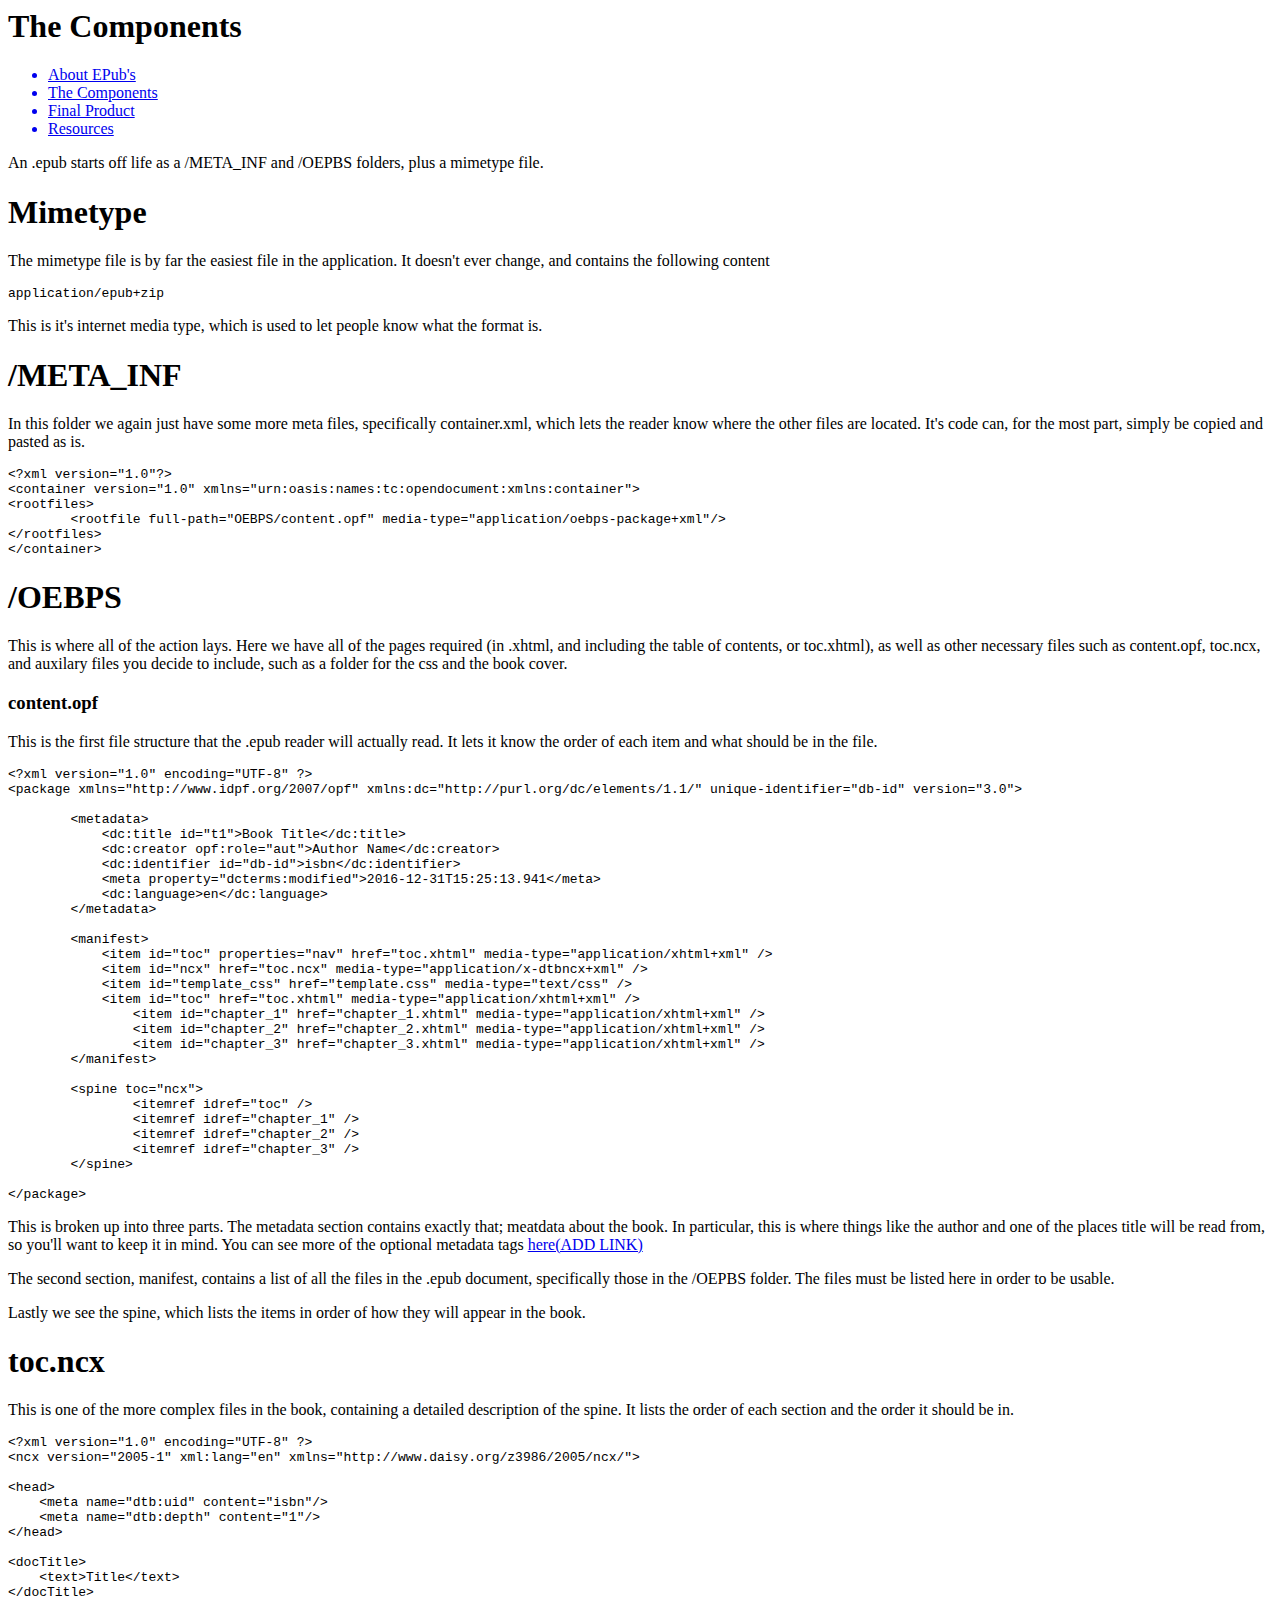
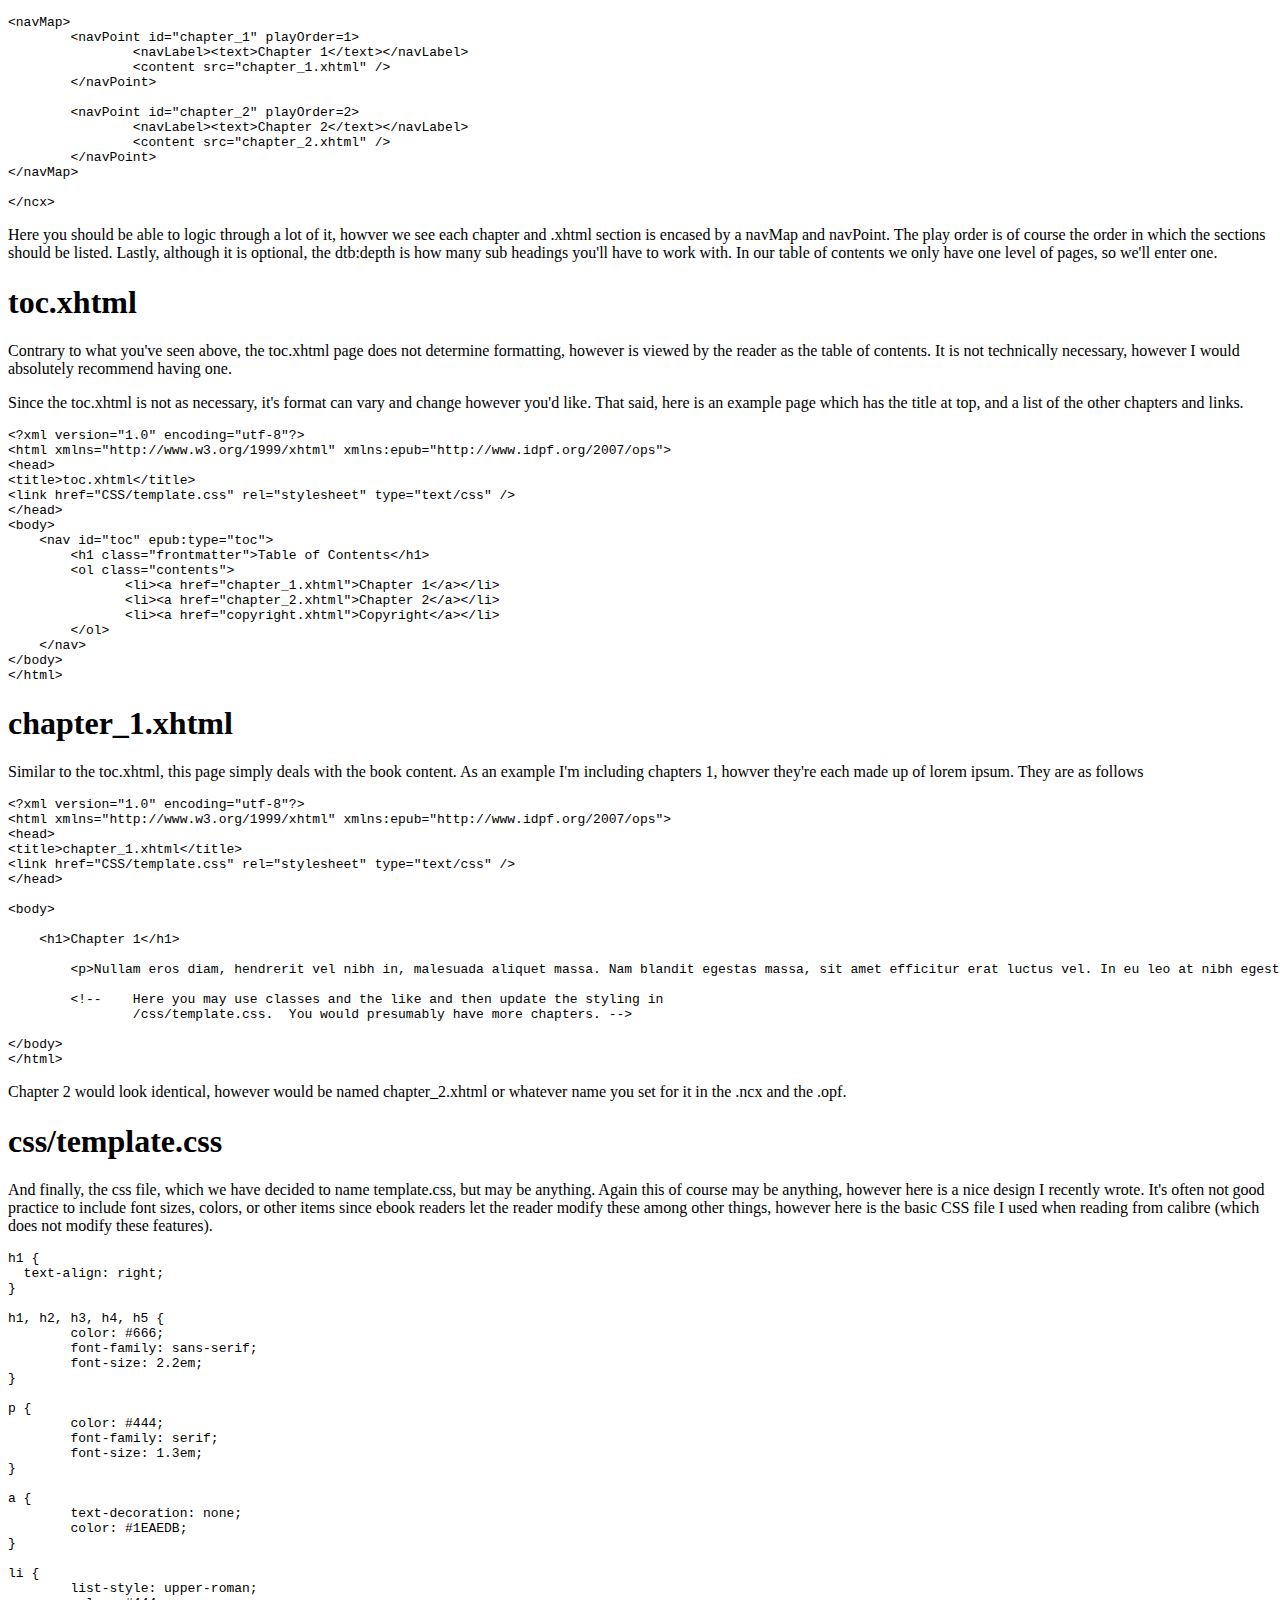
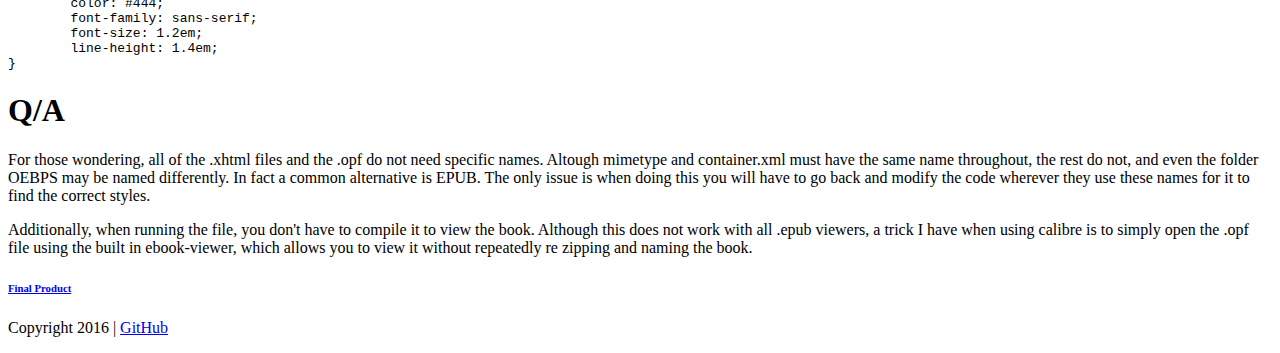
==== components.html @ 355656ba "Finished rest of the sections, still contains errors in some code towards the top." ====
<html>
<head>
	<title>Making Ebooks</title>
<!--
	<link href="css/skeleton.css" type="text/css" rel="stylesheet">
	<link href="css/normalize.css" type="text/css" rel="stylesheet">
-->
	<link href="css/style.css" type="text/css" rel="stylesheet">
	<link href="https://fonts.googleapis.com/css?family=Noto+Serif|Nunito+Sans:300,400" rel="stylesheet">
</head>
<body>
	
	<div class="container">
		<div class="row">
			<div class="three columns nav-plug">
				<a href="https://github.com/Haxonek" class="small-plug-nav"></a>
			</div>
			<div class="nine columns">
				<h1 class="page-title">The Components</h1>
			</div>
		</div>
		
		<div class="row">
			<div class="nav-menu three columns">
				<ul class="nav-items">
					<a href="index.html" class="nav-item-link">
						<li class="nav-item">About EPub's</li>
					</a>
					<a href="components.html" class="nav-item-link">
						<li class="nav-item">The Components</li>
					</a>
					<a href="product.html" class="nav-item-link">
						<li class="nav-item">Final Product</li>
					</a>
<!--
					<a href="#" class="nav-item-link">
						<li class="nav-item">Adding Extras</li>
					</a>
-->
					<a href="#" class="nav-item-link">
						<li class="nav-item">Resources</li>
					</a>
				</ul>
			</div>
			<div class="content nine columns">
				
				<p>An .epub starts off life as a /META_INF and /OEPBS folders, plus a mimetype file.</p>
				
				<h1>Mimetype</h1>
				
				<p>The mimetype file is by far the easiest file in the application.  It doesn't ever change, and contains the following content</p>
				
				<pre><code>application/epub+zip</code></pre>
				
				<p>This is it's internet media type, which is used to let people know what the format is.</p>
				
				<h1>/META_INF</h1>
				<p>In this folder we again just have some more meta files, specifically container.xml, which lets the reader know where the other files are located.  It's code can, for the most part, simply be copied and pasted as is.</p>
				<pre><code>&lt;?xml version="1.0"?&gt;
&lt;container version="1.0" xmlns="urn:oasis:names:tc:opendocument:xmlns:container"&gt;
&lt;rootfiles&gt;
	&lt;rootfile full-path="OEBPS/content.opf" media-type="application/oebps-package+xml"/&gt;
&lt;/rootfiles&gt;
&lt;/container&gt;</code></pre>
				
				<h1>/OEBPS</h1>
				<p>This is where all of the action lays.  Here we have all of the pages required (in .xhtml, and including the table of contents, or toc.xhtml), as well as other necessary files such as content.opf, toc.ncx, and auxilary files you decide to include, such as a folder for the css and the book cover.</p>
				
				<h3>content.opf</h3>
				<p>This is the first file structure that the .epub reader will actually read.  It lets it know the order of each item and what should be in the file.</p>
				
				<pre><code>&lt;?xml version="1.0" encoding="UTF-8" ?&gt;
&lt;package xmlns="http://www.idpf.org/2007/opf" xmlns:dc="http://purl.org/dc/elements/1.1/" unique-identifier="db-id" version="3.0"&gt;

	&lt;metadata&gt;
	    &lt;dc:title id="t1"&gt;Book Title&lt;/dc:title&gt;
	    &lt;dc:creator opf:role="aut"&gt;Author Name&lt;/dc:creator&gt;
	    &lt;dc:identifier id="db-id"&gt;isbn&lt;/dc:identifier&gt;
	    &lt;meta property="dcterms:modified"&gt;2016-12-31T15:25:13.941&lt;/meta&gt;
	    &lt;dc:language&gt;en&lt;/dc:language&gt;
	&lt;/metadata&gt;

	&lt;manifest&gt;
	    &lt;item id="toc" properties="nav" href="toc.xhtml" media-type="application/xhtml+xml" /&gt;
	    &lt;item id="ncx" href="toc.ncx" media-type="application/x-dtbncx+xml" /&gt;
	    &lt;item id="template_css" href="template.css" media-type="text/css" /&gt;
	    &lt;item id="toc" href="toc.xhtml" media-type="application/xhtml+xml" /&gt;
		&lt;item id="chapter_1" href="chapter_1.xhtml" media-type="application/xhtml+xml" /&gt;
		&lt;item id="chapter_2" href="chapter_2.xhtml" media-type="application/xhtml+xml" /&gt;
		&lt;item id="chapter_3" href="chapter_3.xhtml" media-type="application/xhtml+xml" /&gt;
	&lt;/manifest&gt;

	&lt;spine toc="ncx"&gt;
		&lt;itemref idref="toc" /&gt;
		&lt;itemref idref="chapter_1" /&gt;
		&lt;itemref idref="chapter_2" /&gt;
		&lt;itemref idref="chapter_3" /&gt;
	&lt;/spine&gt;

&lt;/package&gt;</code></pre>
				
				<p>This is broken up into three parts.  The metadata section contains exactly that; meatdata about the book.  In particular, this is where things like the author and one of the places title will be read from, so you'll want to keep it in mind.  You can see more of the optional metadata tags <a href="#" target="_blank">here(ADD LINK)</a></p>
				
				<p>The second section, manifest, contains a list of all the files in the .epub document, specifically those in the /OEPBS folder.  The files must be listed here in order to be usable.</p>
				
				<p>Lastly we see the spine, which lists the items in order of how they will appear in the book.</p>
				
				<h1>toc.ncx</h1>
				<p>This is one of the more complex files in the book, containing a detailed description of the spine.  It lists the order of each section and the order it should be in.</p>
				
				<pre><code>&lt;?xml version="1.0" encoding="UTF-8" ?&gt;
&lt;ncx version="2005-1" xml:lang="en" xmlns="http://www.daisy.org/z3986/2005/ncx/"&gt;

&lt;head&gt;
    &lt;meta name="dtb:uid" content="isbn"/&gt;
    &lt;meta name="dtb:depth" content="1"/&gt;
&lt;/head&gt;

&lt;docTitle&gt;
    &lt;text&gt;Title&lt;/text&gt;
&lt;/docTitle&gt;

&lt;navMap&gt;
	&lt;navPoint id="chapter_1" playOrder=1&gt;
		&lt;navLabel&gt;&lt;text&gt;Chapter 1&lt;/text&gt;&lt;/navLabel&gt;
		&lt;content src="chapter_1.xhtml" /&gt;
	&lt;/navPoint&gt;

	&lt;navPoint id="chapter_2" playOrder=2&gt;
		&lt;navLabel&gt;&lt;text&gt;Chapter 2&lt;/text&gt;&lt;/navLabel&gt;
		&lt;content src="chapter_2.xhtml" /&gt;
	&lt;/navPoint&gt;
&lt;/navMap&gt;

&lt;/ncx&gt;</code></pre>
				<p>Here you should be able to logic through a lot of it, howver we see each chapter and .xhtml section is encased by a navMap and navPoint.  The play order is of course the order in which the sections should be listed.  Lastly, although it is optional, the dtb:depth is how many sub headings you'll have to work with.  In our table of contents we only have one level of pages, so we'll enter one.</p>
				
				<h1>toc.xhtml</h1>
				<p>Contrary to what you've seen above, the toc.xhtml page does not determine formatting, however is viewed by the reader as the table of contents.  It is not technically necessary, however I would absolutely recommend having one.</p>
				
				<p>Since the toc.xhtml is not as necessary, it's format can vary and change however you'd like.  That said, here is an example page which has the title at top, and a list of the other chapters and links.</p>
				
				<code><pre>&lt;?xml version="1.0" encoding="utf-8"?&gt;
&lt;html xmlns="http://www.w3.org/1999/xhtml" xmlns:epub="http://www.idpf.org/2007/ops"&gt;
&lt;head&gt;
&lt;title&gt;toc.xhtml&lt;/title&gt;
&lt;link href="CSS/template.css" rel="stylesheet" type="text/css" /&gt;
&lt;/head&gt;
&lt;body&gt;
    &lt;nav id="toc" epub:type="toc"&gt;
        &lt;h1 class="frontmatter"&gt;Table of Contents&lt;/h1&gt;
        &lt;ol class="contents"&gt;
               &lt;li&gt;&lt;a href="chapter_1.xhtml"&gt;Chapter 1&lt;/a&gt;&lt;/li&gt;
               &lt;li&gt;&lt;a href="chapter_2.xhtml"&gt;Chapter 2&lt;/a&gt;&lt;/li&gt;
               &lt;li&gt;&lt;a href="copyright.xhtml"&gt;Copyright&lt;/a&gt;&lt;/li&gt;
        &lt;/ol&gt;
    &lt;/nav&gt;
&lt;/body&gt;
&lt;/html&gt;</pre></code>
				
				<h1>chapter_1.xhtml</h1>
				<p>Similar to the toc.xhtml, this page simply deals with the book content.  As an example I'm including chapters 1, howver they're each made up of lorem ipsum.  They are as follows</p>
				
				<code><pre>&lt;?xml version="1.0" encoding="utf-8"?&gt;
&lt;html xmlns="http://www.w3.org/1999/xhtml" xmlns:epub="http://www.idpf.org/2007/ops"&gt;
&lt;head&gt;
&lt;title&gt;chapter_1.xhtml&lt;/title&gt;
&lt;link href="CSS/template.css" rel="stylesheet" type="text/css" /&gt;
&lt;/head&gt;

&lt;body&gt;

    &lt;h1&gt;Chapter 1&lt;/h1&gt;

	&lt;p&gt;Nullam eros diam, hendrerit vel nibh in, malesuada aliquet massa. Nam blandit egestas massa, sit amet efficitur erat luctus vel. In eu leo at nibh egestas venenatis vel nec eros. Nulla bibendum sapien vel velit iaculis, in feugiat risus vestibulum. Suspendisse placerat laoreet eros, et ullamcorper est ornare eu. Praesent imperdiet lacus vel vehicula accumsan. Donec fringilla odio velit. Cras tempus est in lacus eleifend, cursus pellentesque lorem vehicula. Ut metus turpis, posuere eget imperdiet eget, bibendum in tortor. Mauris id dolor tellus. Suspendisse at nisi tellus. Duis lectus arcu, pulvinar et pretium in, tincidunt facilisis nulla. Nulla ullamcorper aliquam ullamcorper. Nunc ultricies nibh vitae urna hendrerit varius.&lt;/p&gt;

	&lt;!--	Here you may use classes and the like and then update the styling in
		/css/template.css.  You would presumably have more chapters. --&gt;

&lt;/body&gt;
&lt;/html&gt; </pre></code>
				
				<p>Chapter 2 would look identical, however would be named chapter_2.xhtml or whatever name you set for it in the .ncx and the .opf.</p>
				
				<h1>css/template.css</h1>
				<p>And finally, the css file, which we have decided to name template.css, but may be anything.  Again this of course may be anything, however here is a nice design I recently wrote.  It's often not good practice to include font sizes, colors, or other items since ebook readers  let the reader modify these among other things, however here is the basic CSS file I used when reading from calibre (which does not modify these features).</p>
				
				<code><pre>h1 {
  text-align: right;
}

h1, h2, h3, h4, h5 {
	color: #666;
	font-family: sans-serif;
	font-size: 2.2em;
}

p {
	color: #444;
	font-family: serif;
	font-size: 1.3em;
}

a {
	text-decoration: none;
	color: #1EAEDB;
}

li {
	list-style: upper-roman;
	color: #444;
	font-family: sans-serif;
	font-size: 1.2em;
	line-height: 1.4em;
}</pre></code>
				
				<h1>Q/A</h1>
				<p>For those wondering, all of the .xhtml files and the .opf do not need specific names.  Altough mimetype and container.xml must have the same name throughout, the rest do not, and even the folder OEBPS may be named differently.  In fact a common alternative is EPUB.  The only issue is when doing this you will have to go back and modify the code wherever they use these names for it to find the correct styles.</p>
				
				<p>Additionally, when running the file, you don't have to compile it to view the book.  Although this does not work with all .epub viewers, a trick I have when using calibre is to simply open the .opf file using the built in ebook-viewer, which allows you to view it without repeatedly re zipping and naming the book.</p>
				
				<div class="next-section">
					<a href="product.html" class="next-link">
						<h6>Final Product</h6>
					</a>
				</div>
			</div>
		</div>
		
		<div class="row">
			<div class="twelve columns">
				<p class="small-plug-footer">Copyright 2016 | <a href="https://github.com/Haxonek/Building-an-epub-file">GitHub</a></p>
			</div>
		</div>
	</div>
</body>
</html>
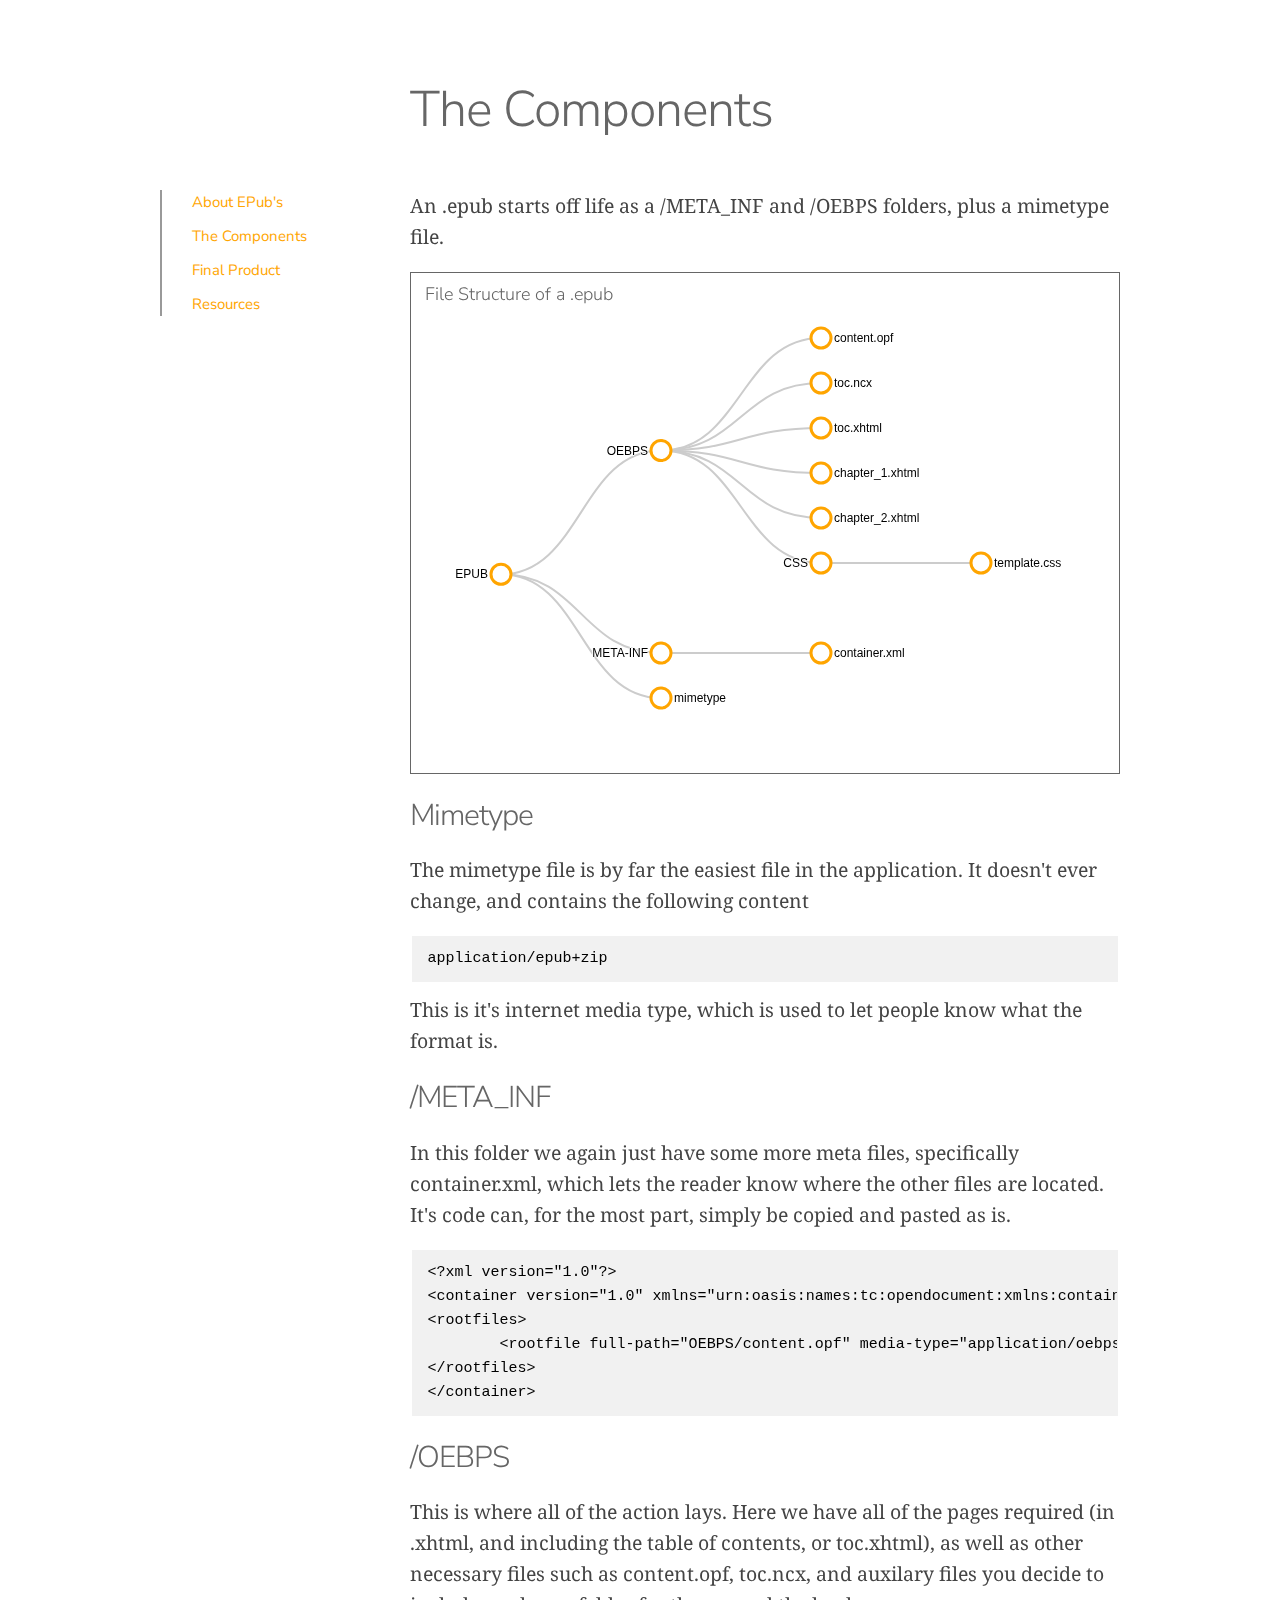
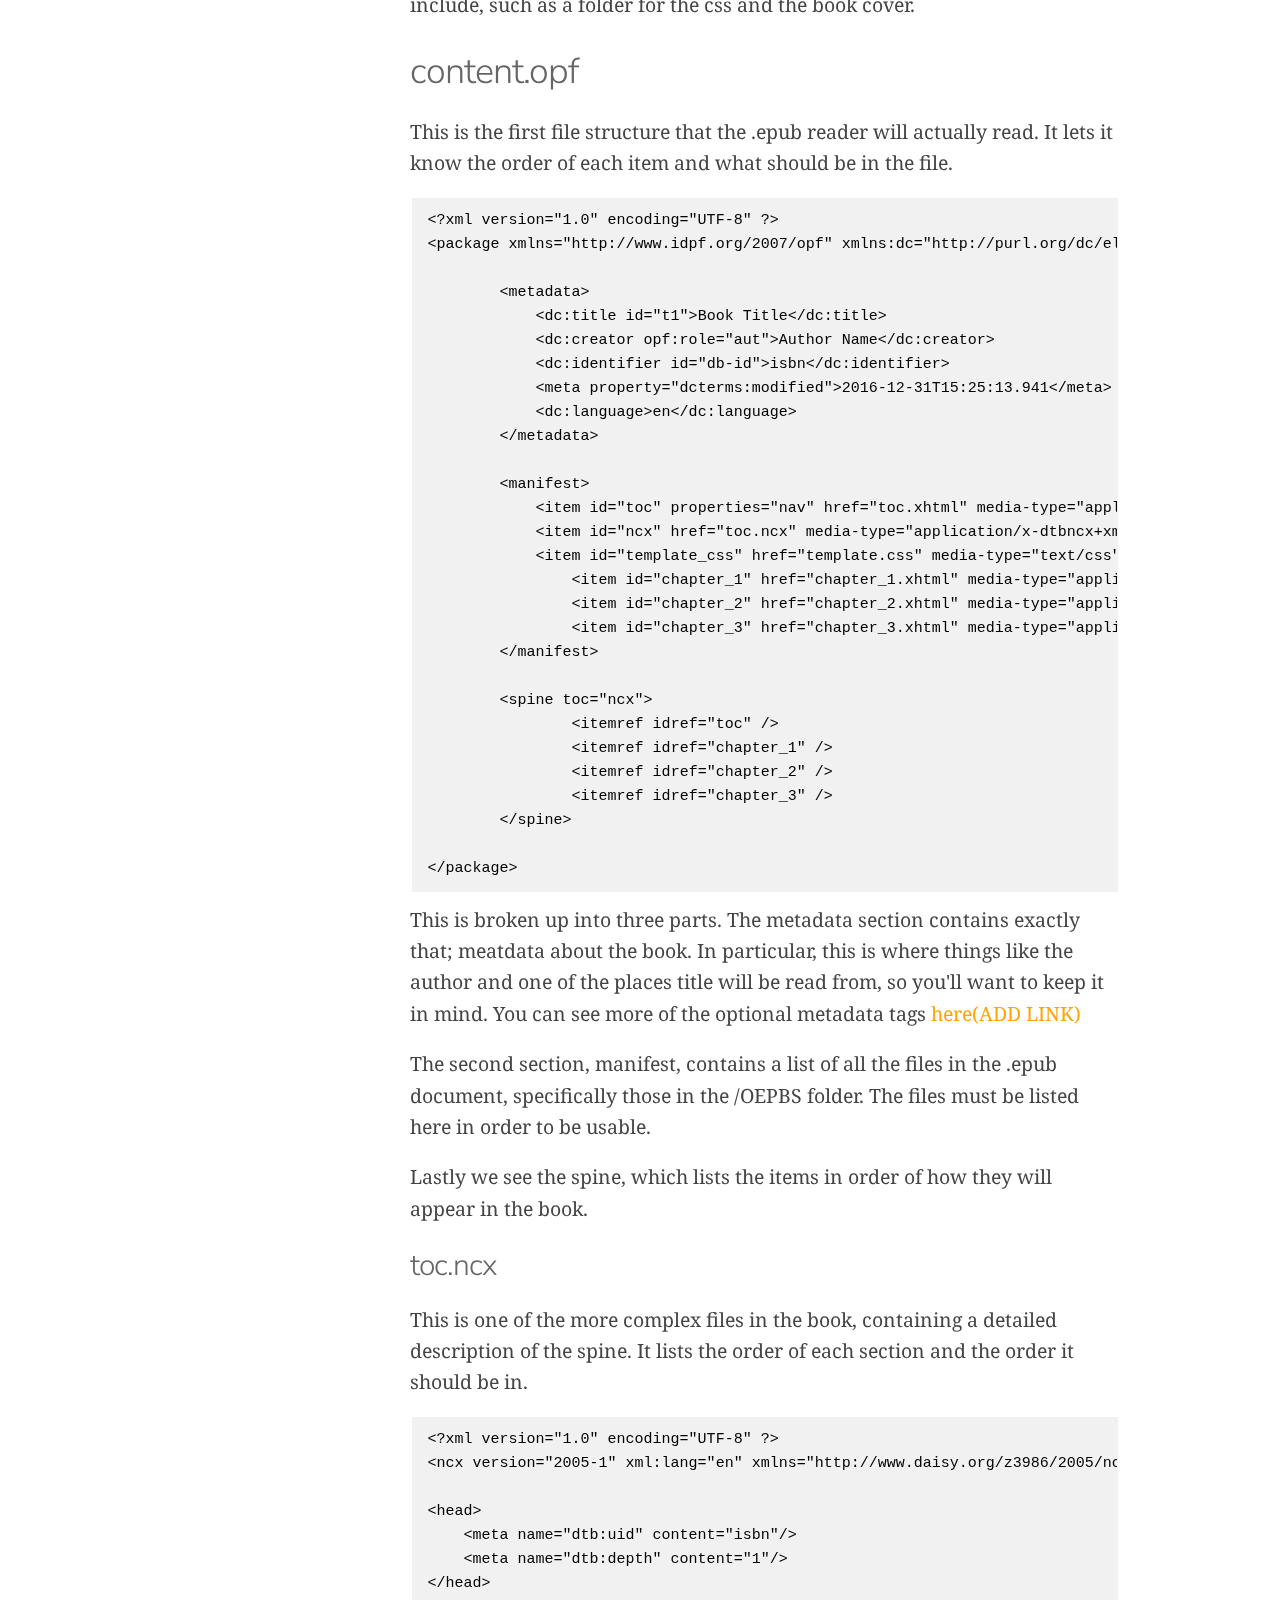
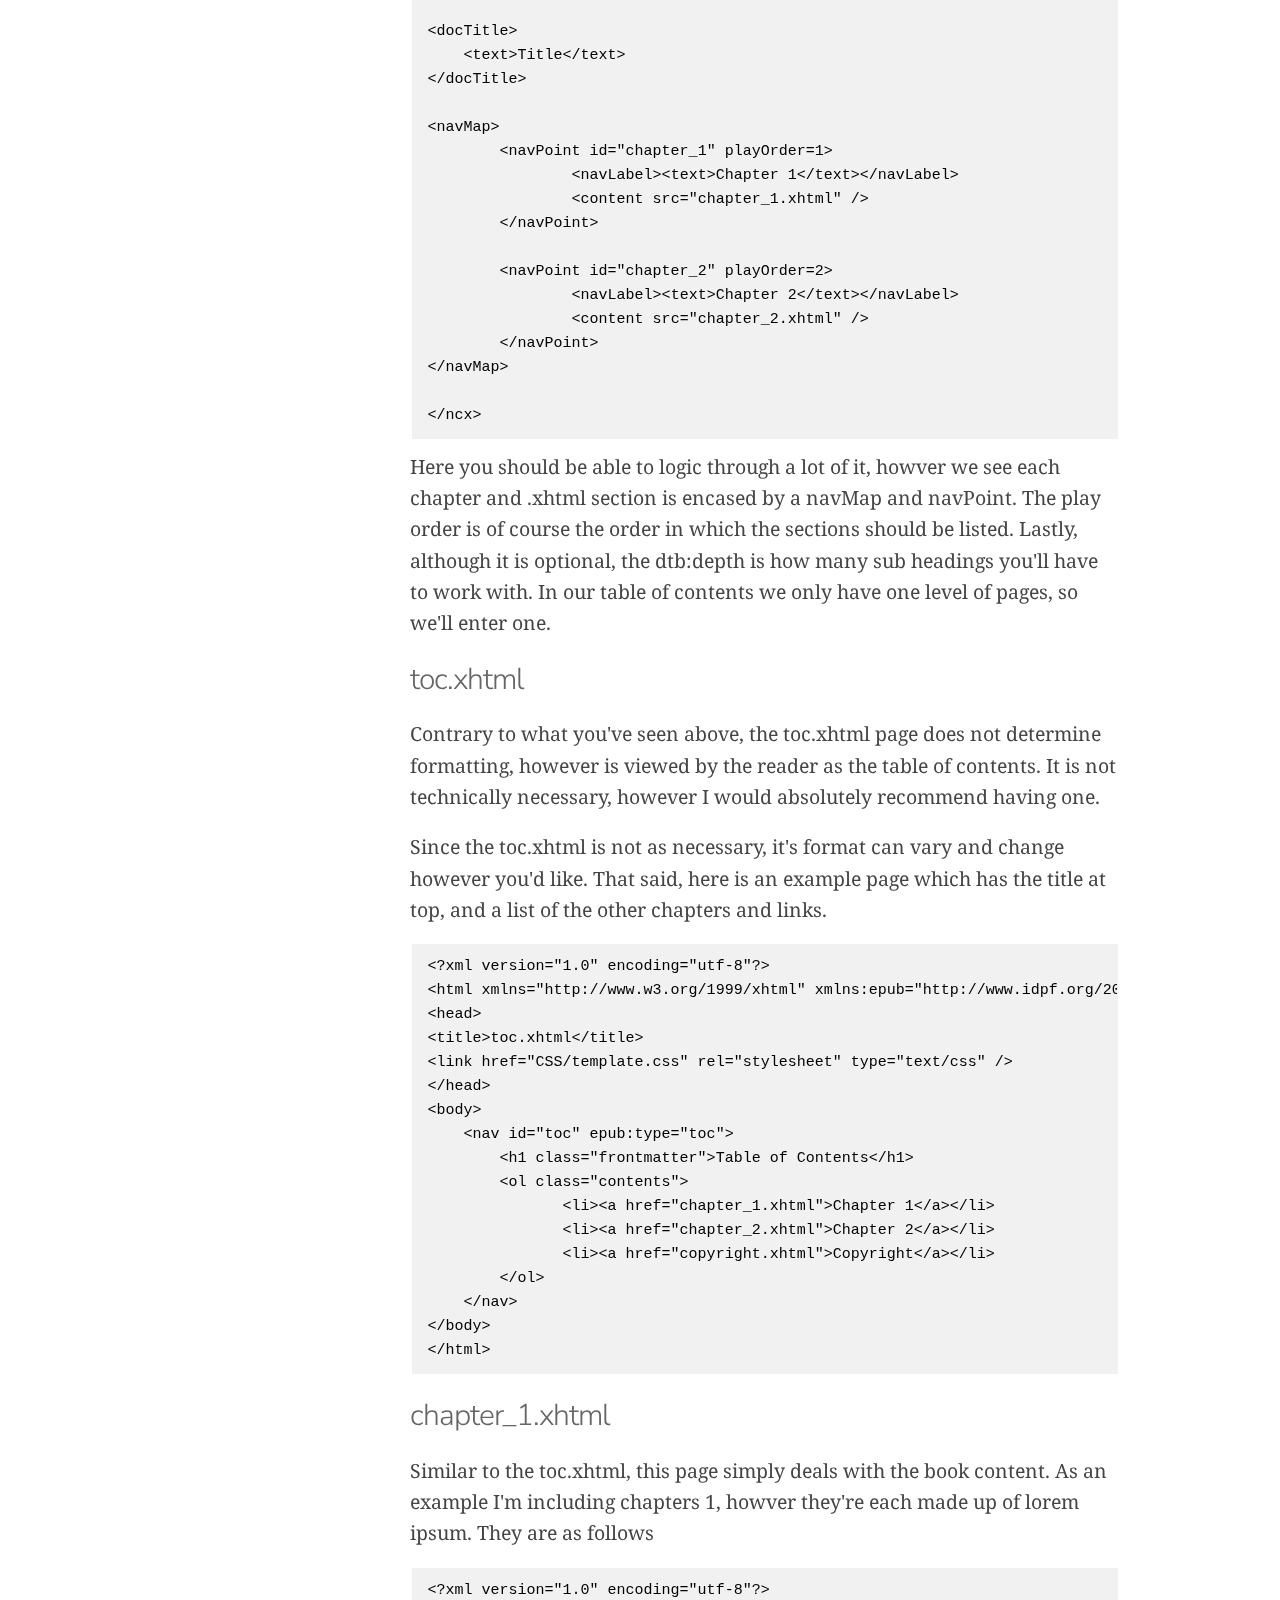
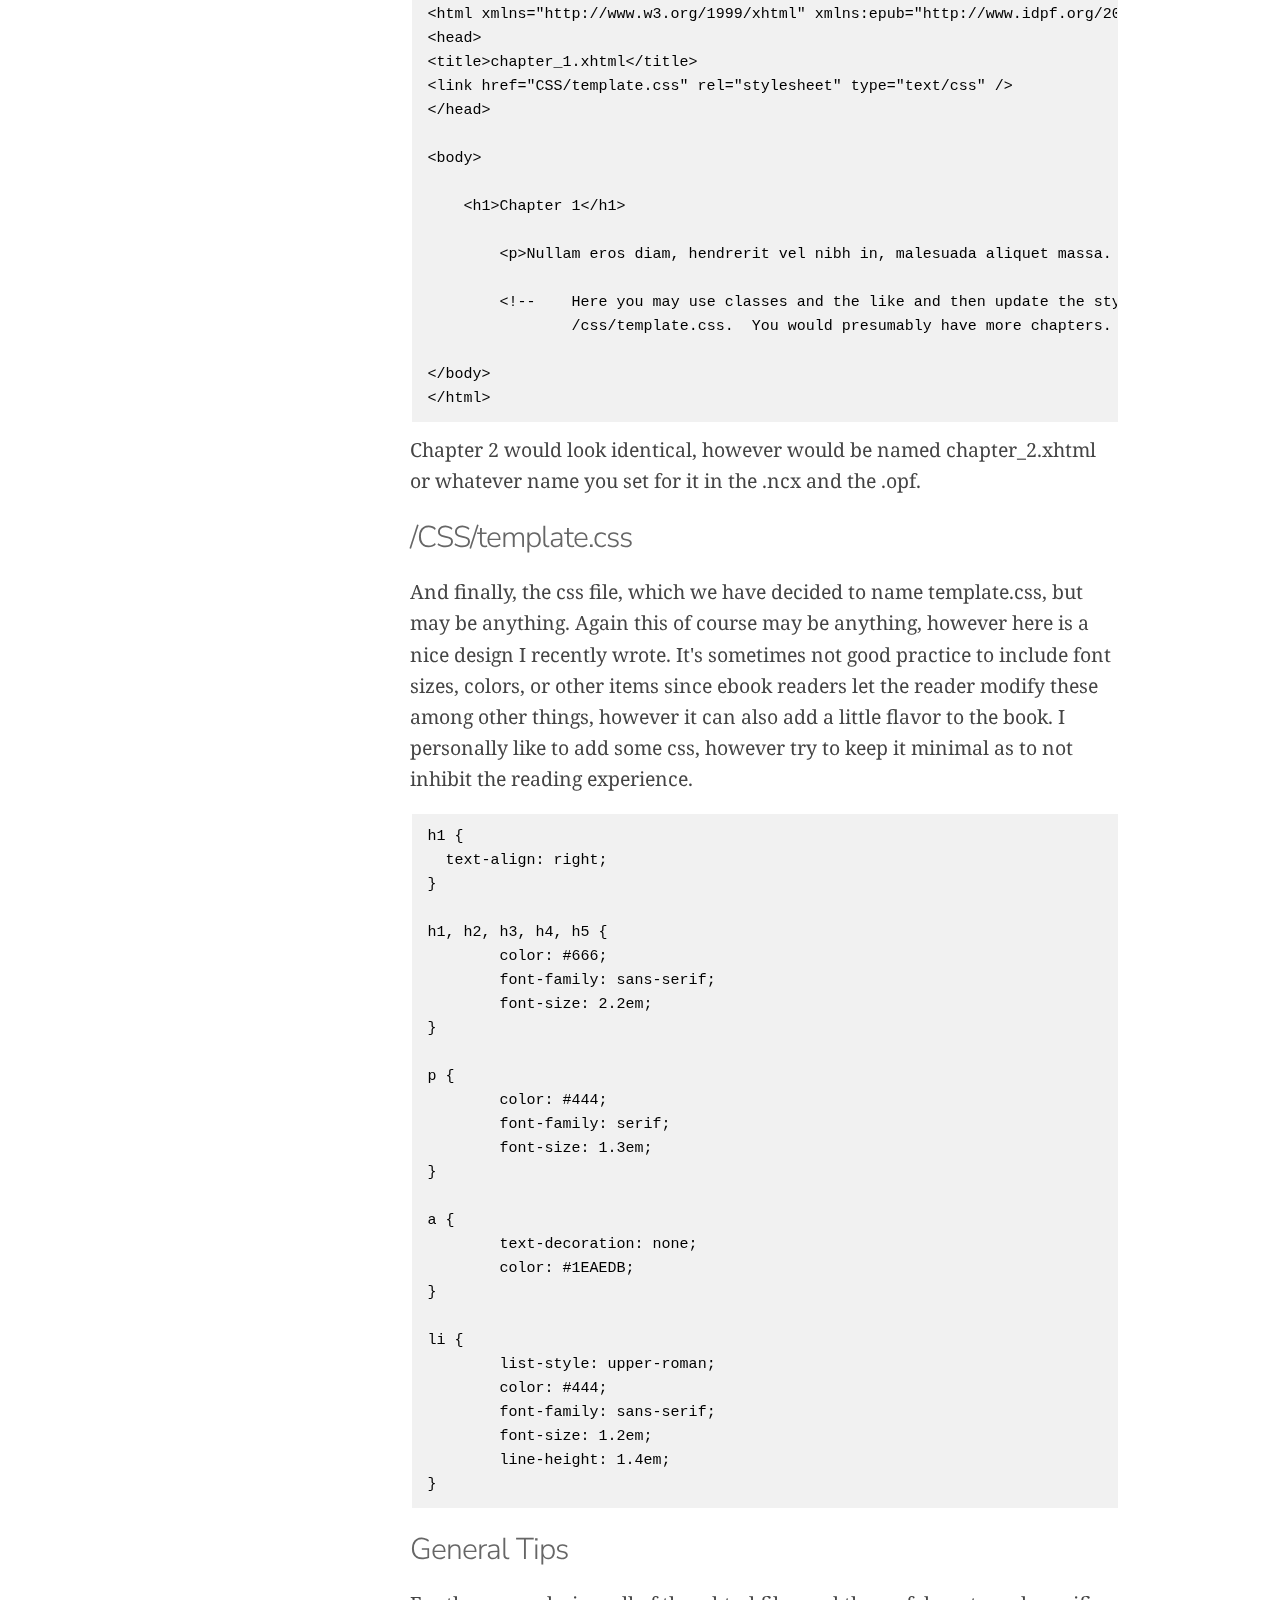
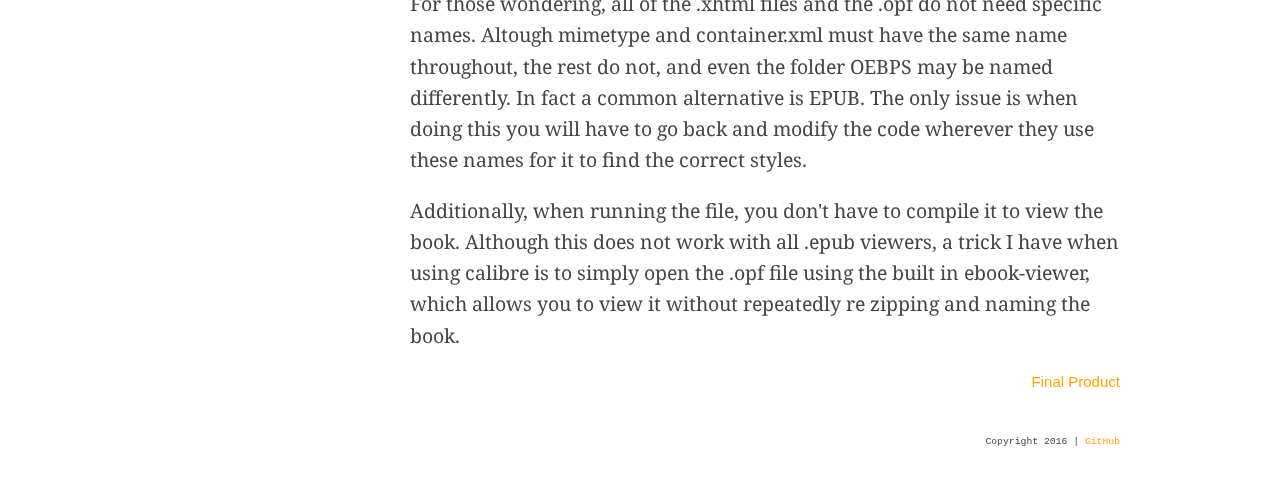
==== commit 8978c91a: "Added file structre d3 code, functional but not finished" ====
--- a/components.html
+++ b/components.html
@@ -1,12 +1,9 @@
 <html>
 <head>
 	<title>Making Ebooks</title>
-<!--
-	<link href="css/skeleton.css" type="text/css" rel="stylesheet">
-	<link href="css/normalize.css" type="text/css" rel="stylesheet">
--->
 	<link href="css/style.css" type="text/css" rel="stylesheet">
 	<link href="https://fonts.googleapis.com/css?family=Noto+Serif|Nunito+Sans:300,400" rel="stylesheet">
+	<script src="d3/d3.min.js" type="text/javascript"></script>
 </head>
 <body>
 	
@@ -32,19 +29,16 @@
 					<a href="product.html" class="nav-item-link">
 						<li class="nav-item">Final Product</li>
 					</a>
-<!--
-					<a href="#" class="nav-item-link">
-						<li class="nav-item">Adding Extras</li>
-					</a>
--->
-					<a href="#" class="nav-item-link">
+					<a href="resources.html" class="nav-item-link">
 						<li class="nav-item">Resources</li>
 					</a>
 				</ul>
 			</div>
 			<div class="content nine columns">
 				
-				<p>An .epub starts off life as a /META_INF and /OEPBS folders, plus a mimetype file.</p>
+				<p>An .epub starts off life as a /META_INF and /OEBPS folders, plus a mimetype file.</p>
+				
+				<div id="canvas"></div>
 				
 				<h1>Mimetype</h1>
 				
@@ -84,7 +78,6 @@
 	    &lt;item id="toc" properties="nav" href="toc.xhtml" media-type="application/xhtml+xml" /&gt;
 	    &lt;item id="ncx" href="toc.ncx" media-type="application/x-dtbncx+xml" /&gt;
 	    &lt;item id="template_css" href="template.css" media-type="text/css" /&gt;
-	    &lt;item id="toc" href="toc.xhtml" media-type="application/xhtml+xml" /&gt;
 		&lt;item id="chapter_1" href="chapter_1.xhtml" media-type="application/xhtml+xml" /&gt;
 		&lt;item id="chapter_2" href="chapter_2.xhtml" media-type="application/xhtml+xml" /&gt;
 		&lt;item id="chapter_3" href="chapter_3.xhtml" media-type="application/xhtml+xml" /&gt;
@@ -140,7 +133,7 @@
 				
 				<p>Since the toc.xhtml is not as necessary, it's format can vary and change however you'd like.  That said, here is an example page which has the title at top, and a list of the other chapters and links.</p>
 				
-				<code><pre>&lt;?xml version="1.0" encoding="utf-8"?&gt;
+				<pre><code>&lt;?xml version="1.0" encoding="utf-8"?&gt;
 &lt;html xmlns="http://www.w3.org/1999/xhtml" xmlns:epub="http://www.idpf.org/2007/ops"&gt;
 &lt;head&gt;
 &lt;title&gt;toc.xhtml&lt;/title&gt;
@@ -156,12 +149,12 @@
         &lt;/ol&gt;
     &lt;/nav&gt;
 &lt;/body&gt;
-&lt;/html&gt;</pre></code>
+&lt;/html&gt;</code></pre>
 				
 				<h1>chapter_1.xhtml</h1>
 				<p>Similar to the toc.xhtml, this page simply deals with the book content.  As an example I'm including chapters 1, howver they're each made up of lorem ipsum.  They are as follows</p>
 				
-				<code><pre>&lt;?xml version="1.0" encoding="utf-8"?&gt;
+				<pre><code>&lt;?xml version="1.0" encoding="utf-8"?&gt;
 &lt;html xmlns="http://www.w3.org/1999/xhtml" xmlns:epub="http://www.idpf.org/2007/ops"&gt;
 &lt;head&gt;
 &lt;title&gt;chapter_1.xhtml&lt;/title&gt;
@@ -178,14 +171,14 @@
 		/css/template.css.  You would presumably have more chapters. --&gt;
 
 &lt;/body&gt;
-&lt;/html&gt; </pre></code>
+&lt;/html&gt; </code></pre>
 				
 				<p>Chapter 2 would look identical, however would be named chapter_2.xhtml or whatever name you set for it in the .ncx and the .opf.</p>
 				
-				<h1>css/template.css</h1>
-				<p>And finally, the css file, which we have decided to name template.css, but may be anything.  Again this of course may be anything, however here is a nice design I recently wrote.  It's often not good practice to include font sizes, colors, or other items since ebook readers  let the reader modify these among other things, however here is the basic CSS file I used when reading from calibre (which does not modify these features).</p>
-				
-				<code><pre>h1 {
+				<h1>/CSS/template.css</h1>
+				<p>And finally, the css file, which we have decided to name template.css, but may be anything.  Again this of course may be anything, however here is a nice design I recently wrote.  It's sometimes not good practice to include font sizes, colors, or other items since ebook readers  let the reader modify these among other things, however it can also add a little flavor to the book.  I personally like to add some css, however try to keep it minimal as to not inhibit the reading experience.</p>
+				
+				<pre><code>h1 {
   text-align: right;
 }
 
@@ -212,9 +205,9 @@
 	font-family: sans-serif;
 	font-size: 1.2em;
 	line-height: 1.4em;
-}</pre></code>
-				
-				<h1>Q/A</h1>
+}</code></pre>
+				
+				<h1>General Tips</h1>
 				<p>For those wondering, all of the .xhtml files and the .opf do not need specific names.  Altough mimetype and container.xml must have the same name throughout, the rest do not, and even the folder OEBPS may be named differently.  In fact a common alternative is EPUB.  The only issue is when doing this you will have to go back and modify the code wherever they use these names for it to find the correct styles.</p>
 				
 				<p>Additionally, when running the file, you don't have to compile it to view the book.  Although this does not work with all .epub viewers, a trick I have when using calibre is to simply open the .opf file using the built in ebook-viewer, which allows you to view it without repeatedly re zipping and naming the book.</p>
@@ -233,5 +226,6 @@
 			</div>
 		</div>
 	</div>
+	<script src="js/canvas.js" type="text/javascript"></script>
 </body>
 </html>--- a/css/style.css
+++ b/css/style.css
@@ -0,0 +1,398 @@
+/*
+* Skeleton V2.0.4
+* Copyright 2014, Dave Gamache
+* www.getskeleton.com
+* Free to use under the MIT license.
+* http://www.opensource.org/licenses/mit-license.php
+* 12/29/2014
+*/
+
+/*
+* The first half of this css file is 
+* reminents from the skeleton framework, which 
+* quickly fade into my own css, as well as is
+* signficianly shorter and only is one file, 
+* to reduce load time.
+*/
+
+
+/*
+	Grid
+*/
+.container {
+  position: relative;
+  width: 100%;
+  max-width: 960px;
+  margin: 0 auto;
+  padding: 0 20px;
+  box-sizing: border-box; }
+.column,
+.columns {
+  width: 100%;
+  float: left;
+  box-sizing: border-box; }
+
+/* For devices larger than 400px */
+@media (min-width: 400px) {
+  .container {
+    width: 85%;
+    padding: 0; }
+}
+
+/* For devices larger than 550px */
+@media (min-width: 550px) {
+  .container {
+    width: 80%; }
+  .column,
+  .columns {
+    margin-left: 4%; }
+  .column:first-child,
+  .columns:first-child {
+    margin-left: 0; }
+
+  .one.column,
+  .one.columns                    { width: 4.66666666667%; }
+  .two.columns                    { width: 13.3333333333%; }
+  .three.columns                  { width: 22%;            }
+  .four.columns                   { width: 30.6666666667%; }
+  .five.columns                   { width: 39.3333333333%; }
+  .six.columns                    { width: 48%;            }
+  .seven.columns                  { width: 56.6666666667%; }
+  .eight.columns                  { width: 65.3333333333%; }
+  .nine.columns                   { width: 74.0%;          }
+  .ten.columns                    { width: 82.6666666667%; }
+  .eleven.columns                 { width: 91.3333333333%; }
+  .twelve.columns                 { width: 100%; margin-left: 0; }
+
+  .one-third.column               { width: 30.6666666667%; }
+  .two-thirds.column              { width: 65.3333333333%; }
+
+  .one-half.column                { width: 48%; }
+
+  /* Offsets */
+  .offset-by-one.column,
+  .offset-by-one.columns          { margin-left: 8.66666666667%; }
+  .offset-by-two.column,
+  .offset-by-two.columns          { margin-left: 17.3333333333%; }
+  .offset-by-three.column,
+  .offset-by-three.columns        { margin-left: 26%;            }
+  .offset-by-four.column,
+  .offset-by-four.columns         { margin-left: 34.6666666667%; }
+  .offset-by-five.column,
+  .offset-by-five.columns         { margin-left: 43.3333333333%; }
+  .offset-by-six.column,
+  .offset-by-six.columns          { margin-left: 52%;            }
+  .offset-by-seven.column,
+  .offset-by-seven.columns        { margin-left: 60.6666666667%; }
+  .offset-by-eight.column,
+  .offset-by-eight.columns        { margin-left: 69.3333333333%; }
+  .offset-by-nine.column,
+  .offset-by-nine.columns         { margin-left: 78.0%;          }
+  .offset-by-ten.column,
+  .offset-by-ten.columns          { margin-left: 86.6666666667%; }
+  .offset-by-eleven.column,
+  .offset-by-eleven.columns       { margin-left: 95.3333333333%; }
+
+  .offset-by-one-third.column,
+  .offset-by-one-third.columns    { margin-left: 34.6666666667%; }
+  .offset-by-two-thirds.column,
+  .offset-by-two-thirds.columns   { margin-left: 69.3333333333%; }
+
+  .offset-by-one-half.column,
+  .offset-by-one-half.columns     { margin-left: 52%; }
+
+}
+
+
+/* Base Styles
+–––––––––––––––––––––––––––––––––––––––––––––––––– */
+/* NOTE
+html is set to 62.5% so that all the REM measurements throughout Skeleton
+are based on 10px sizing. So basically 1.5rem = 15px :) */
+html {
+  font-size: 62.5%; }
+body {
+  font-size: 1.5em; /* currently ems cause chrome bug misinterpreting rems on body element */
+  line-height: 1.6;
+  font-weight: 400;
+/*
+  font-family: "Raleway", "HelveticaNeue", "Helvetica Neue", Helvetica, Arial, sans-serif;
+  color: #222;*/ }
+
+
+/* Typography
+–––––––––––––––––––––––––––––––––––––––––––––––––– */
+h1, h2, h3, h4, h5, h6 {
+  margin-top: 0;
+  margin-bottom: 2rem;
+  font-weight: 300; }
+h1 { font-size: 4.0rem; line-height: 1.2;  letter-spacing: -.1rem;}
+h2 { font-size: 3.6rem; line-height: 1.25; letter-spacing: -.1rem; }
+h3 { font-size: 3.0rem; line-height: 1.3;  letter-spacing: -.1rem; }
+h4 { font-size: 2.4rem; line-height: 1.35; letter-spacing: -.08rem; }
+h5 { font-size: 1.8rem; line-height: 1.5;  letter-spacing: -.05rem; }
+h6 { font-size: 1.5rem; line-height: 1.6;  letter-spacing: 0; }
+
+/* Larger than phablet */
+@media (min-width: 550px) {
+  h1 { font-size: 5.0rem; }
+  h2 { font-size: 4.2rem; }
+  h3 { font-size: 3.6rem; }
+  h4 { font-size: 3.0rem; }
+  h5 { font-size: 2.4rem; }
+  h6 { font-size: 1.5rem; }
+}
+
+p {
+  margin-top: 0; }
+
+/*
+ Lists
+–––––––––––––––––––––––––––––––––––––––––––––––––– 
+*/
+ol, ul {
+  padding-left: 0;
+  margin-top: 0; }
+ul ul,
+ul ol,
+ol ol,
+ol ul {
+  margin: 1.5rem 0 1.5rem 3rem;
+  font-size: 90%; }
+li {
+  margin-bottom: 1rem; }
+
+
+/* Media Queries
+–––––––––––––––––––––––––––––––––––––––––––––––––– */
+
+/* Larger than mobile */
+@media (min-width: 400px) {}
+
+/* Larger than phablet (also point when grid becomes active) */
+@media (min-width: 550px) {}
+
+/* Larger than tablet */
+@media (min-width: 750px) {}
+
+/* Larger than desktop */
+@media (min-width: 1000px) {}
+
+/* Larger than Desktop HD */
+@media (min-width: 1200px) {}
+
+/* normalize */
+
+/*! normalize.css v3.0.2 | MIT License | git.io/normalize */
+
+/**
+ * 1. Set default font family to sans-serif.
+ * 2. Prevent iOS text size adjust after orientation change, without disabling
+ *    user zoom.
+ */
+
+html {
+  font-family: sans-serif; /* 1 */
+  -ms-text-size-adjust: 100%; /* 2 */
+  -webkit-text-size-adjust: 100%; /* 2 */
+}
+
+body {
+  margin: 0;
+}
+
+
+/* Links
+   ========================================================================== */
+
+/**
+ * Remove the gray background color from active links in IE 10.
+ */
+
+a {
+  background-color: transparent;
+}
+
+/**
+ * Improve readability when focused and also mouse hovered in all browsers.
+ */
+
+a:active,
+a:hover {
+  outline: 0;
+}
+
+
+/**
+ * Address variable `h1` font-size and margin within `section` and `article`
+ * contexts in Firefox 4+, Safari, and Chrome.
+ */
+
+h1 {
+  font-size: 2em;
+  margin: 0.67em 0;
+}
+
+
+
+
+/*
+	Completely levaing skeleton code.
+*/
+
+/*
+	General container
+*/
+
+.container {
+	margin-top: 2em;
+}
+
+h1, h2, h3, h4, h5 {
+	color: #666;
+	font-family: "Nunito Sans", sans-serif;
+	font-weight: 300;
+	margin-top: .8em;
+}
+
+p {
+	color: #444;
+	font-family: "Noto Serif", serif;
+	font-size: 1.3em;
+}
+
+a {
+	text-decoration: none;
+	transition: .15;
+	color: #FFA500;
+}
+
+a:hover {
+	text-decoration: underline;
+	color: #ffae35;
+}
+
+.nav-plug {
+	padding-top: 3.1em;
+	padding-left: 2em;
+}
+
+.small-plug-nav {
+	font-size: .8em;
+}
+
+.small-plug-footer {
+	font-size: .8em;
+	text-align: right;
+	font-family: monospace;
+	padding: 2em 0;
+}
+
+/*
+	Title section
+*/
+
+.page-title {
+	margin: 1em 0;
+	font-size: 5rem;
+}
+
+/*
+	Navigation
+*/
+
+.nav-menu {
+}
+
+.nav-items {
+	border-left: 2px #999 solid;
+	text-align: left;
+	padding: 0 2em;
+}
+
+.nav-item-link {
+	text-decoration: none;
+}
+
+.nav-item {
+	list-style: none;
+	font-family: 'Nunito Sans', sans-serif;
+/*	font-weight: 300;*/
+}
+
+.next-section {
+	width: 100%;
+	text-align: right;
+}
+
+/*
+	Code
+*/
+
+pre > code {
+  display: block;
+  padding: 1rem 1.5rem;
+  white-space: pre;
+}
+
+code {
+	margin: 0 .2rem;
+	white-space: nowrap;
+	background: #F1F1F1;
+	border: 1px solid #F1F1F1;	
+	overflow: scroll;
+	border-radius: 0;
+	padding: .6em .3em;
+	font-family: monospace, monospace;
+	font-size: 1em;
+}
+
+/*
+	Alert - site conscruction
+*/
+
+.alert * {
+	background-color: #FFF;
+	border: solid #F1F1F1 5px;
+	color: #FFA500;
+	padding: 2em;
+	text-align: center;
+	margin-bottom: 2em;
+}
+
+/*
+	d3.js
+*/
+
+#canvas {
+	border: 1px #666 solid;
+}
+
+.canvas-title {
+	color: #666;
+	font-family: "Nunito Sans", sans-serif;
+	font-weight: 300;
+	font-size: 1.2em;
+	padding: .4em .8em;
+	position: absolute;
+}
+
+.node circle {
+	fill: #fff;
+	stroke: #FFA500;
+	stroke-width: 3px;
+}
+
+.node text {
+	font: 12px sans-serif;
+}
+
+.node--internal text {
+	text-shadow: 0 1px 0 #fff, 0 -1px 0 #fff, 1px 0 0 #fff, -1px 0 0 #fff;
+}
+
+.link {
+	fill: none;
+	stroke: #ccc;
+	stroke-width: 2px;
+}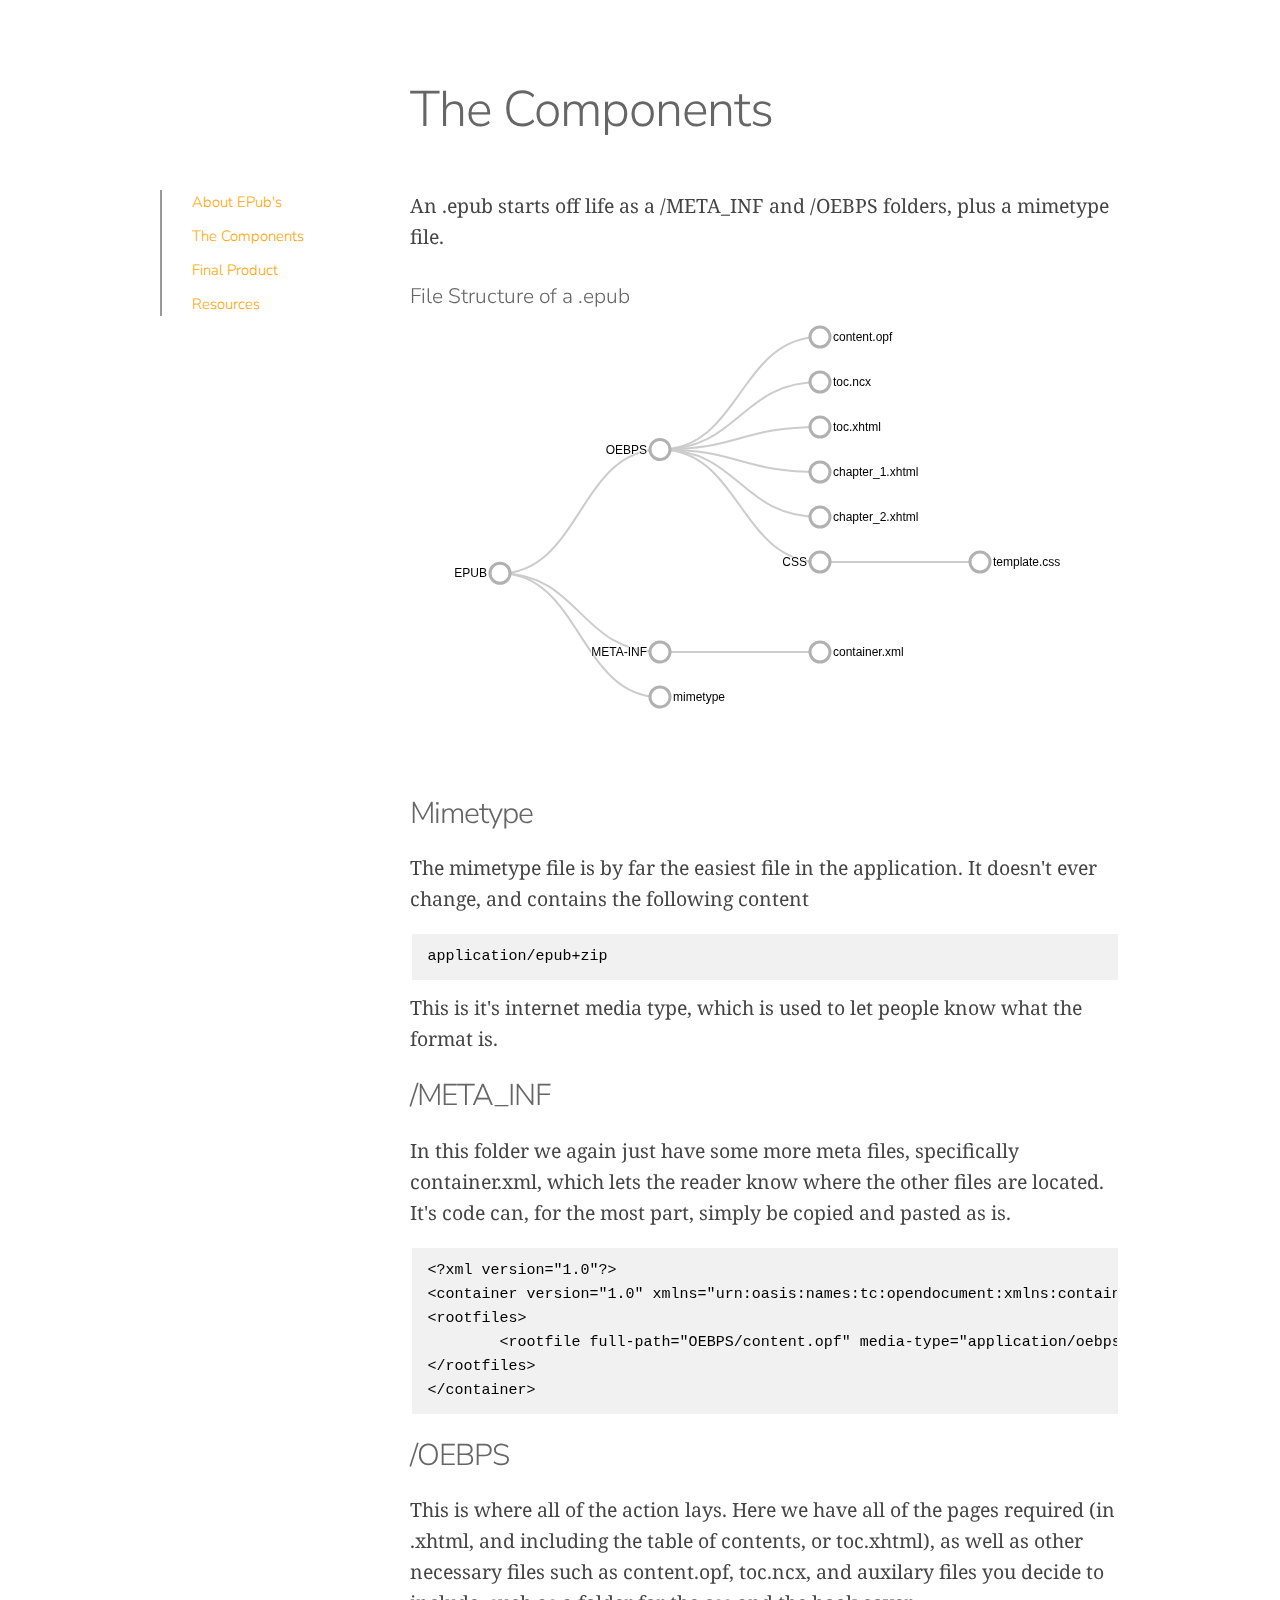
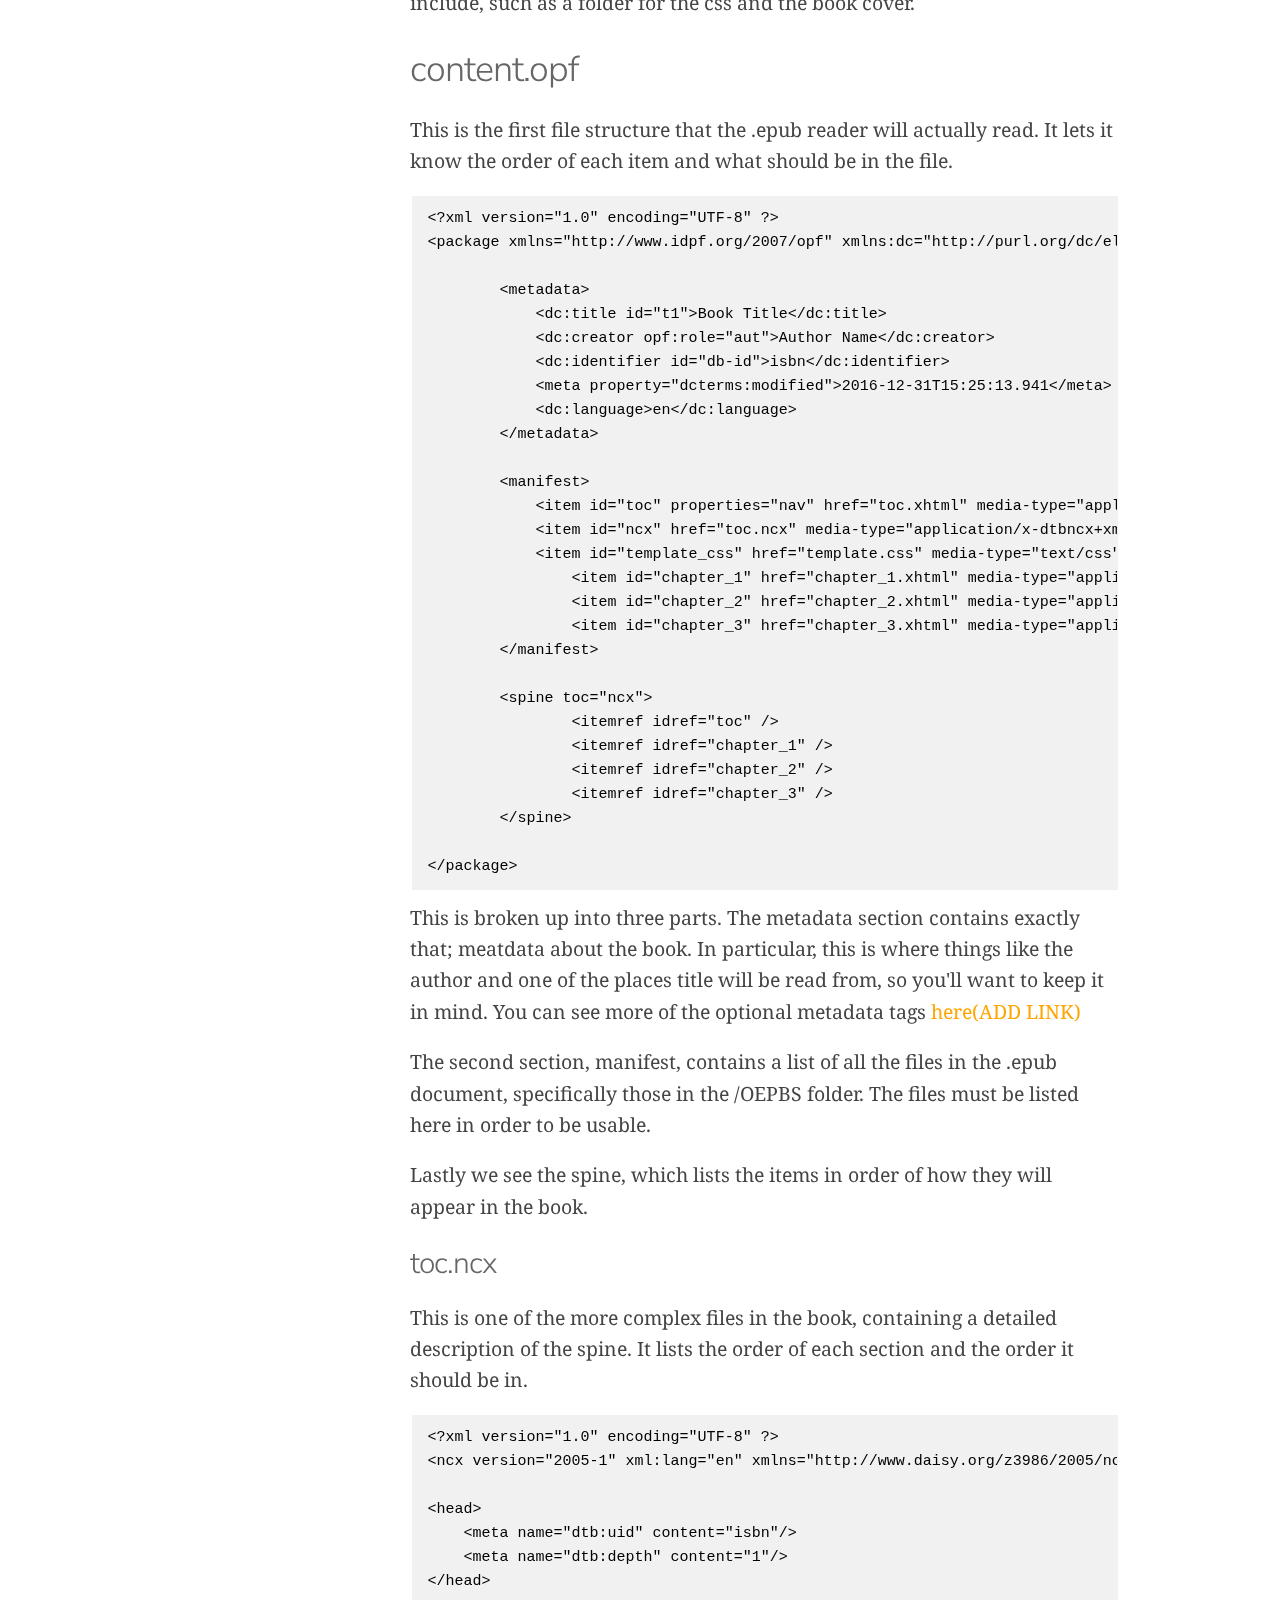
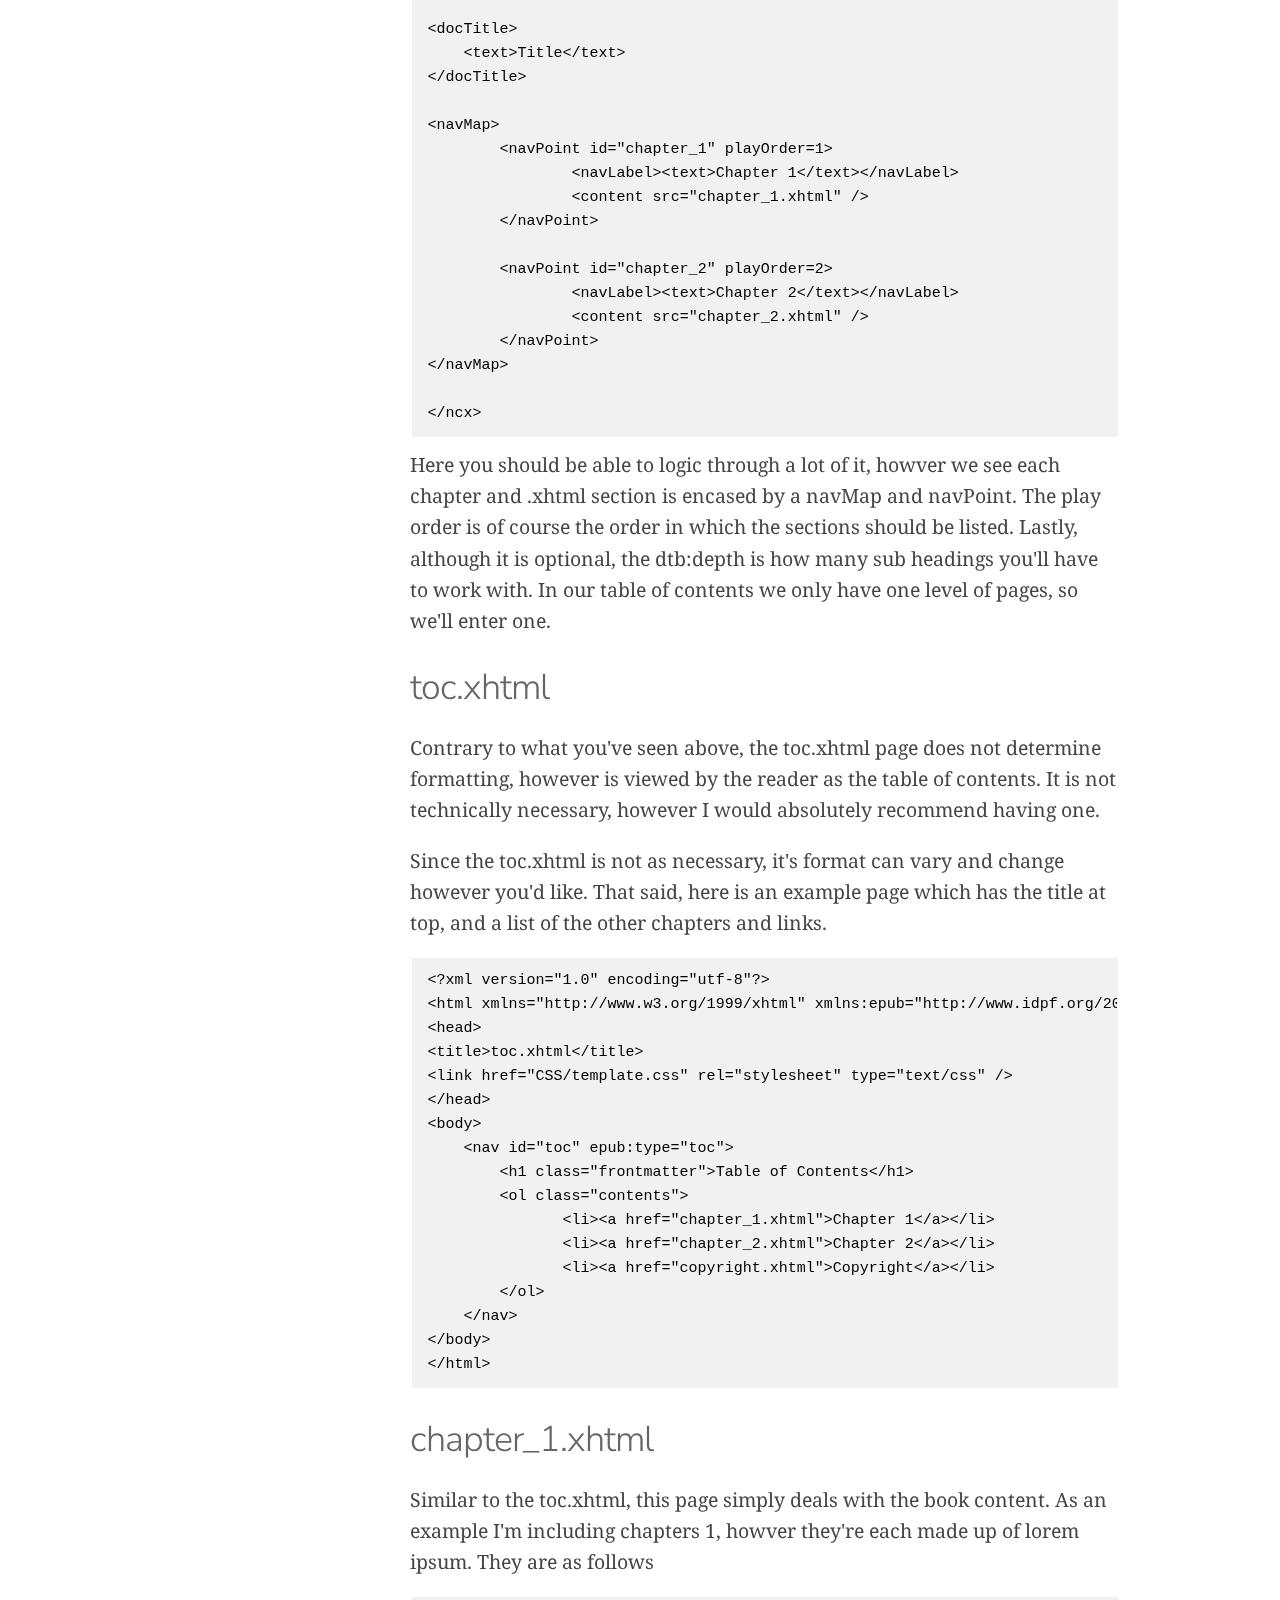
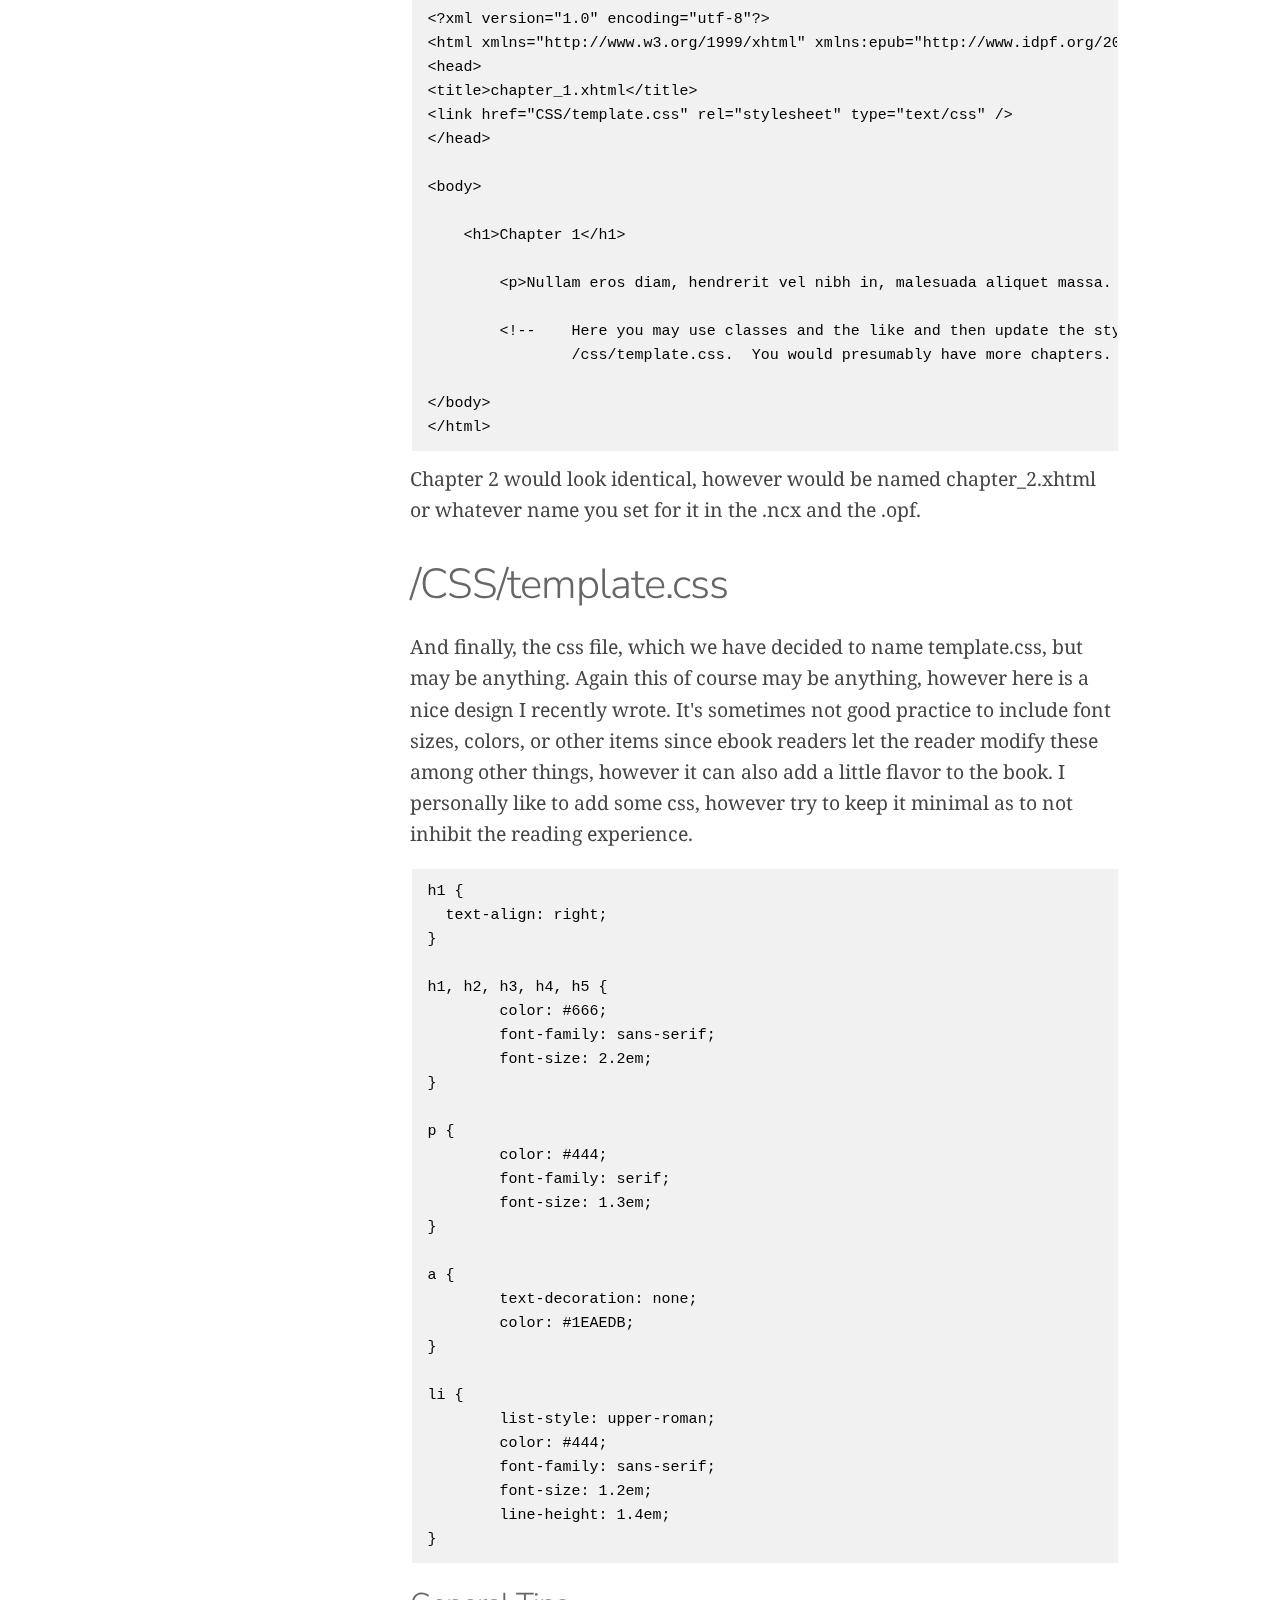
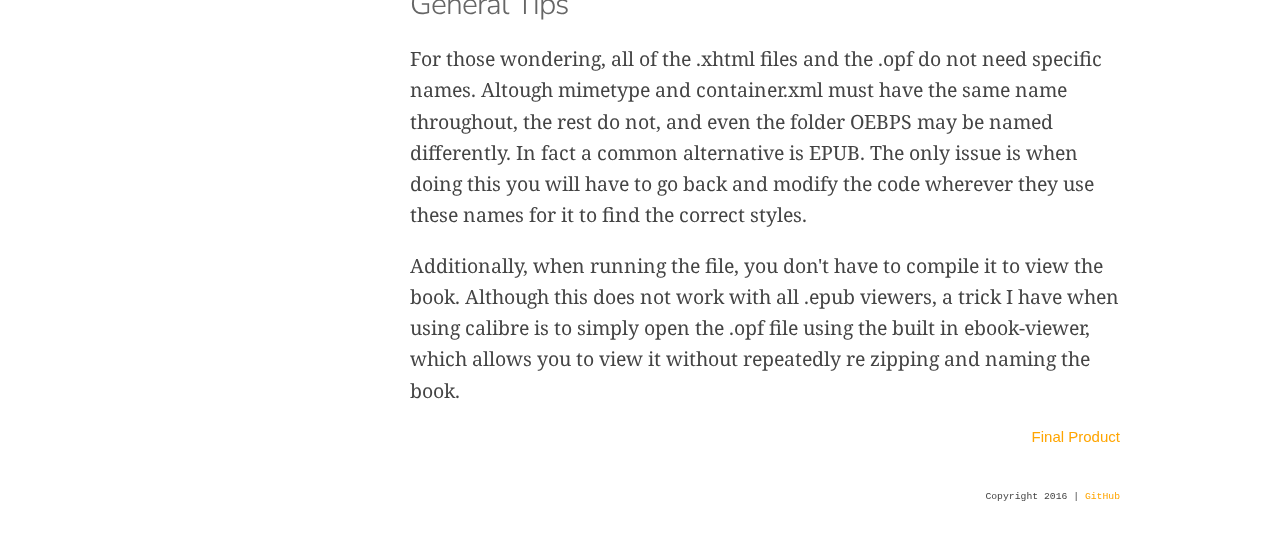
==== commit aaea6e55: "Added overflow to d3 element" ====
--- a/components.html
+++ b/components.html
@@ -1,8 +1,11 @@
 <html>
 <head>
-	<title>Making Ebooks</title>
+	<meta name="description" content="An easy guide on getting started with using .epub files.">
+	<meta name="author" content="Thomas Hansen">
+	<meta name="viewport" content="width=device-width, initial-scale=1">
+	<title>The Components</title>
 	<link href="css/style.css" type="text/css" rel="stylesheet">
-	<link href="https://fonts.googleapis.com/css?family=Noto+Serif|Nunito+Sans:300,400" rel="stylesheet">
+	<link href="https://fonts.googleapis.com/css?family=Noto+Serif|Nunito+Sans:300" rel="stylesheet">
 	<script src="d3/d3.min.js" type="text/javascript"></script>
 </head>
 <body>
@@ -13,7 +16,7 @@
 				<a href="https://github.com/Haxonek" class="small-plug-nav"></a>
 			</div>
 			<div class="nine columns">
-				<h1 class="page-title">The Components</h1>
+				<h1 class="page-title" id="EPUB">The Components</h1>
 			</div>
 		</div>
 		
@@ -40,7 +43,7 @@
 				
 				<div id="canvas"></div>
 				
-				<h1>Mimetype</h1>
+				<h1 id="mimetype">Mimetype</h1>
 				
 				<p>The mimetype file is by far the easiest file in the application.  It doesn't ever change, and contains the following content</p>
 				
@@ -48,7 +51,7 @@
 				
 				<p>This is it's internet media type, which is used to let people know what the format is.</p>
 				
-				<h1>/META_INF</h1>
+				<div id="container.xml"><h1 id="META_INF">/META_INF</h1></div>
 				<p>In this folder we again just have some more meta files, specifically container.xml, which lets the reader know where the other files are located.  It's code can, for the most part, simply be copied and pasted as is.</p>
 				<pre><code>&lt;?xml version="1.0"?&gt;
 &lt;container version="1.0" xmlns="urn:oasis:names:tc:opendocument:xmlns:container"&gt;
@@ -57,10 +60,10 @@
 &lt;/rootfiles&gt;
 &lt;/container&gt;</code></pre>
 				
-				<h1>/OEBPS</h1>
+				<h1 id="OEBPS">/OEBPS</h1>
 				<p>This is where all of the action lays.  Here we have all of the pages required (in .xhtml, and including the table of contents, or toc.xhtml), as well as other necessary files such as content.opf, toc.ncx, and auxilary files you decide to include, such as a folder for the css and the book cover.</p>
 				
-				<h3>content.opf</h3>
+				<h3 id="content.opf">content.opf</h3>
 				<p>This is the first file structure that the .epub reader will actually read.  It lets it know the order of each item and what should be in the file.</p>
 				
 				<pre><code>&lt;?xml version="1.0" encoding="UTF-8" ?&gt;
@@ -98,7 +101,7 @@
 				
 				<p>Lastly we see the spine, which lists the items in order of how they will appear in the book.</p>
 				
-				<h1>toc.ncx</h1>
+				<h1 id="toc.ncx">toc.ncx</h1>
 				<p>This is one of the more complex files in the book, containing a detailed description of the spine.  It lists the order of each section and the order it should be in.</p>
 				
 				<pre><code>&lt;?xml version="1.0" encoding="UTF-8" ?&gt;
@@ -128,7 +131,7 @@
 &lt;/ncx&gt;</code></pre>
 				<p>Here you should be able to logic through a lot of it, howver we see each chapter and .xhtml section is encased by a navMap and navPoint.  The play order is of course the order in which the sections should be listed.  Lastly, although it is optional, the dtb:depth is how many sub headings you'll have to work with.  In our table of contents we only have one level of pages, so we'll enter one.</p>
 				
-				<h1>toc.xhtml</h1>
+				<h3 id="toc.xhtml">toc.xhtml</h3>
 				<p>Contrary to what you've seen above, the toc.xhtml page does not determine formatting, however is viewed by the reader as the table of contents.  It is not technically necessary, however I would absolutely recommend having one.</p>
 				
 				<p>Since the toc.xhtml is not as necessary, it's format can vary and change however you'd like.  That said, here is an example page which has the title at top, and a list of the other chapters and links.</p>
@@ -151,7 +154,7 @@
 &lt;/body&gt;
 &lt;/html&gt;</code></pre>
 				
-				<h1>chapter_1.xhtml</h1>
+				<div id="chapter_2.xhtml"><h3 id="chapter_1.xhtml">chapter_1.xhtml</h3></div>
 				<p>Similar to the toc.xhtml, this page simply deals with the book content.  As an example I'm including chapters 1, howver they're each made up of lorem ipsum.  They are as follows</p>
 				
 				<pre><code>&lt;?xml version="1.0" encoding="utf-8"?&gt;
@@ -175,7 +178,7 @@
 				
 				<p>Chapter 2 would look identical, however would be named chapter_2.xhtml or whatever name you set for it in the .ncx and the .opf.</p>
 				
-				<h1>/CSS/template.css</h1>
+				<div id="CSS"><h2 id="template.css">/CSS/template.css</h2></div>
 				<p>And finally, the css file, which we have decided to name template.css, but may be anything.  Again this of course may be anything, however here is a nice design I recently wrote.  It's sometimes not good practice to include font sizes, colors, or other items since ebook readers  let the reader modify these among other things, however it can also add a little flavor to the book.  I personally like to add some css, however try to keep it minimal as to not inhibit the reading experience.</p>
 				
 				<pre><code>h1 {
--- a/css/style.css
+++ b/css/style.css
@@ -301,9 +301,6 @@
 	Navigation
 */
 
-.nav-menu {
-}
-
 .nav-items {
 	border-left: 2px #999 solid;
 	text-align: left;
@@ -317,12 +314,31 @@
 .nav-item {
 	list-style: none;
 	font-family: 'Nunito Sans', sans-serif;
-/*	font-weight: 300;*/
+	font-weight: 300;
 }
 
 .next-section {
 	width: 100%;
 	text-align: right;
+}
+
+@media (max-width: 750px) {
+	.nav-items {
+		border: none;
+		padding: 0;
+		text-align: left;
+	}
+	
+	#canvas {
+		overflow-x: scroll;
+	}
+}
+
+@media (max-width: 550px) {
+	.nav-items {
+		font-size: 1.4em;
+		border-bottom: 2px solid #666;
+	}
 }
 
 /*
@@ -364,22 +380,20 @@
 	d3.js
 */
 
-#canvas {
-	border: 1px #666 solid;
-}
+#canvas {}
 
 .canvas-title {
 	color: #666;
 	font-family: "Nunito Sans", sans-serif;
 	font-weight: 300;
-	font-size: 1.2em;
-	padding: .4em .8em;
+	font-size: 1.4em;
+	padding: .4em 0;
 	position: absolute;
 }
 
 .node circle {
 	fill: #fff;
-	stroke: #FFA500;
+	stroke: #B1B1B1;
 	stroke-width: 3px;
 }
 
@@ -395,4 +409,10 @@
 	fill: none;
 	stroke: #ccc;
 	stroke-width: 2px;
+}
+
+.node-link {
+	fill: #FFA500;
+	font-weight: lighter;
+	font-family: "Noto Serif", serif;
 }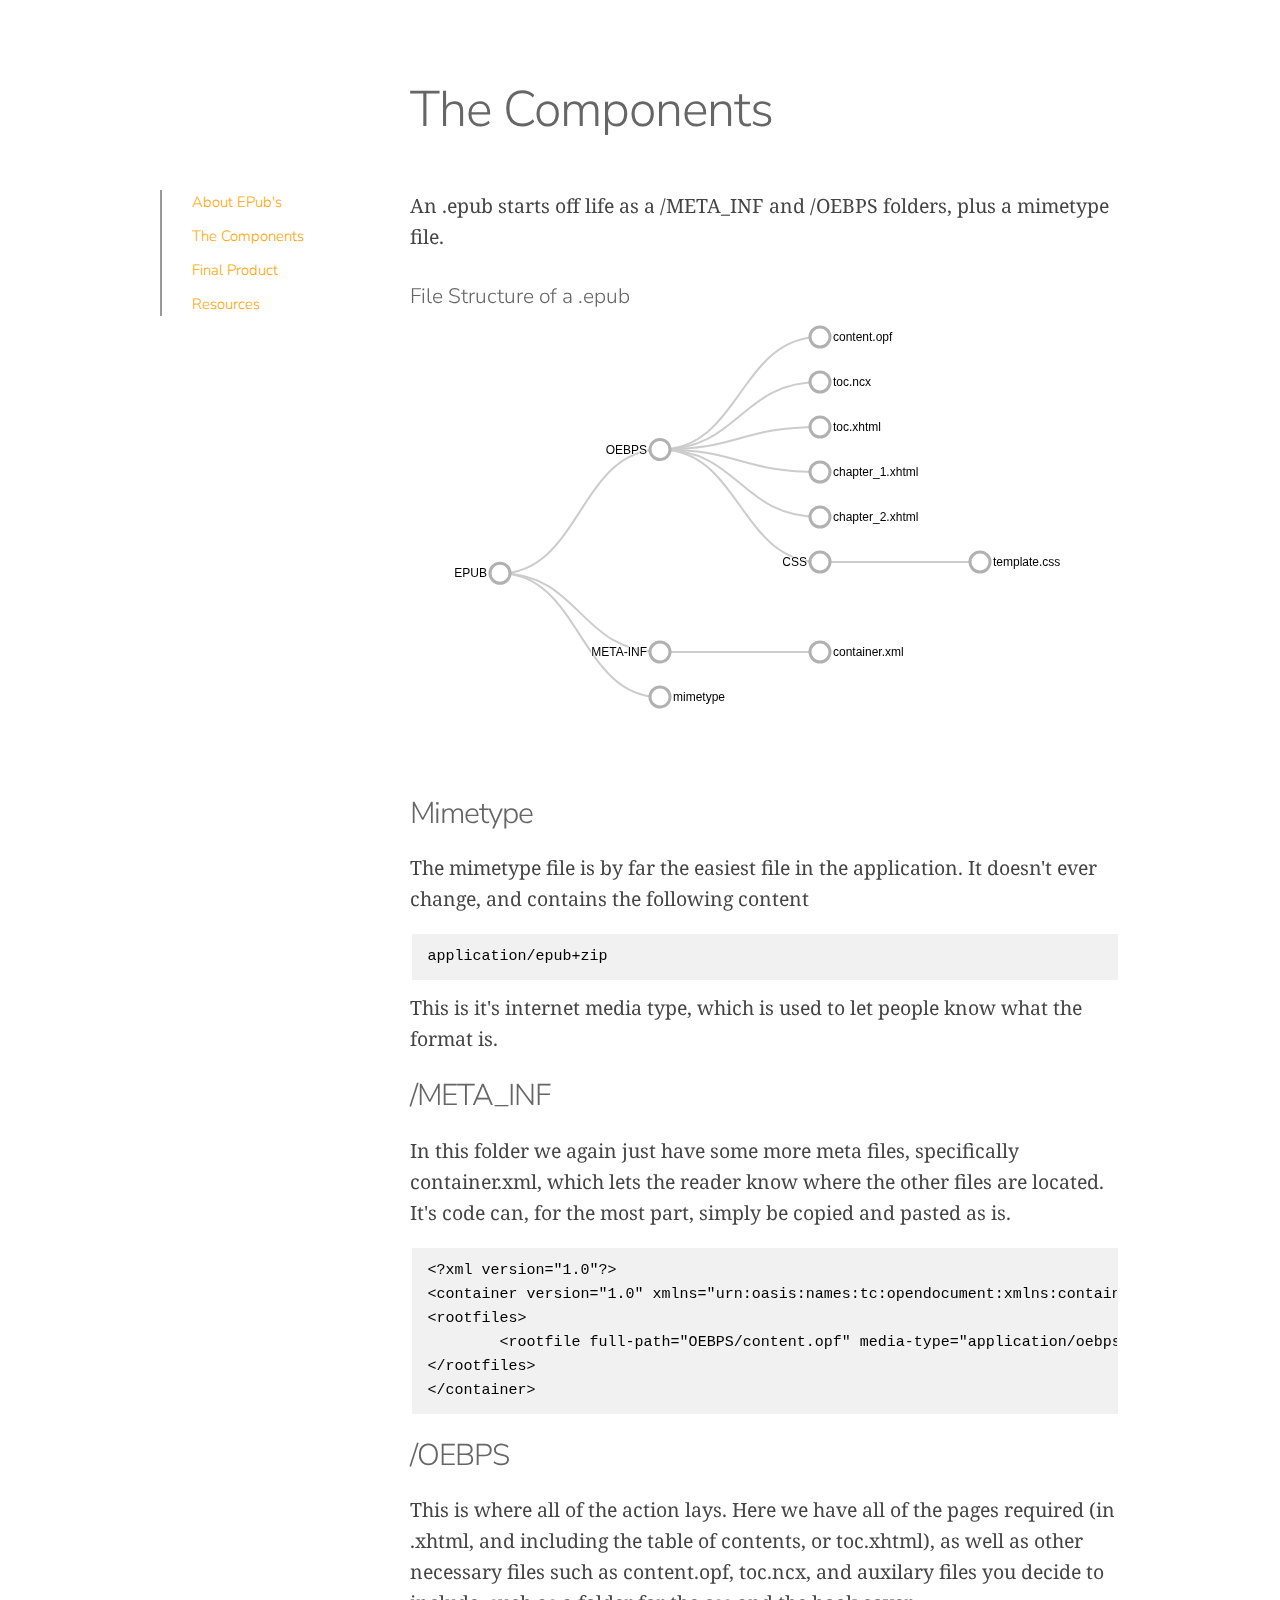
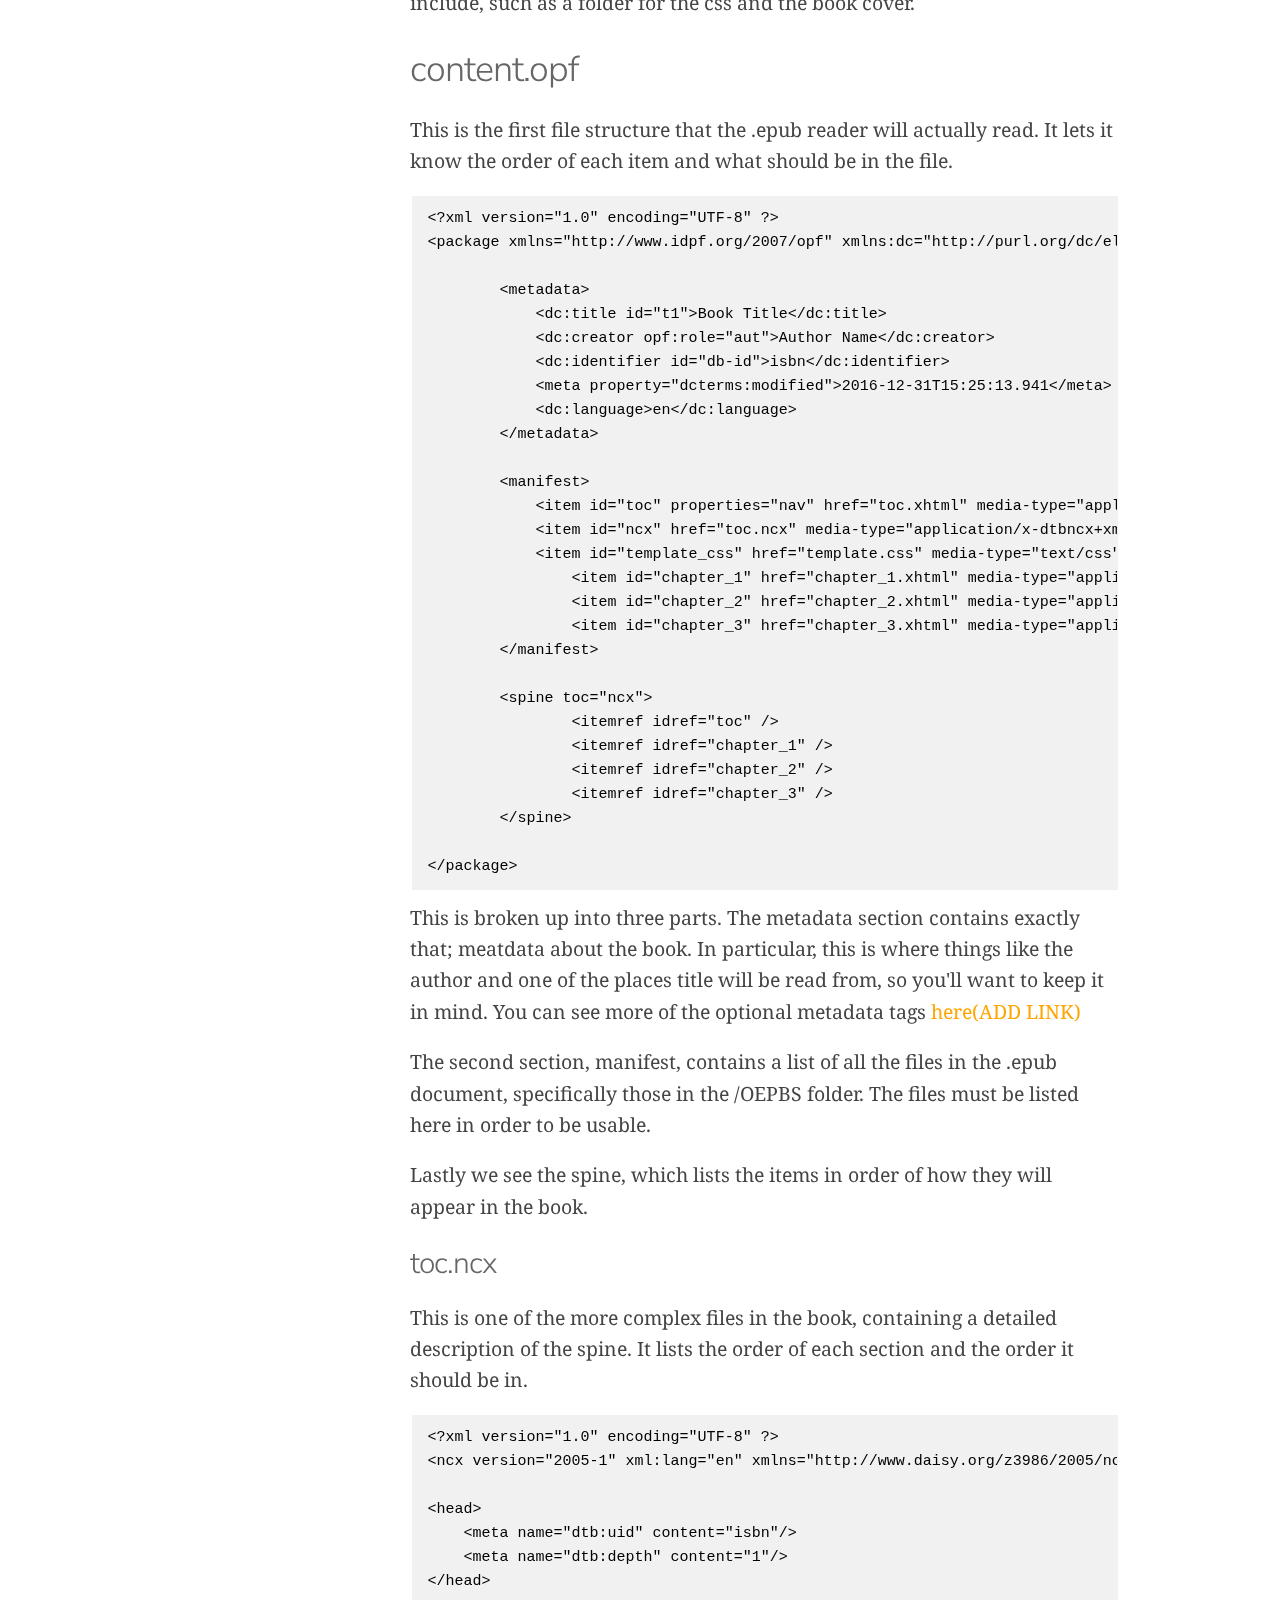
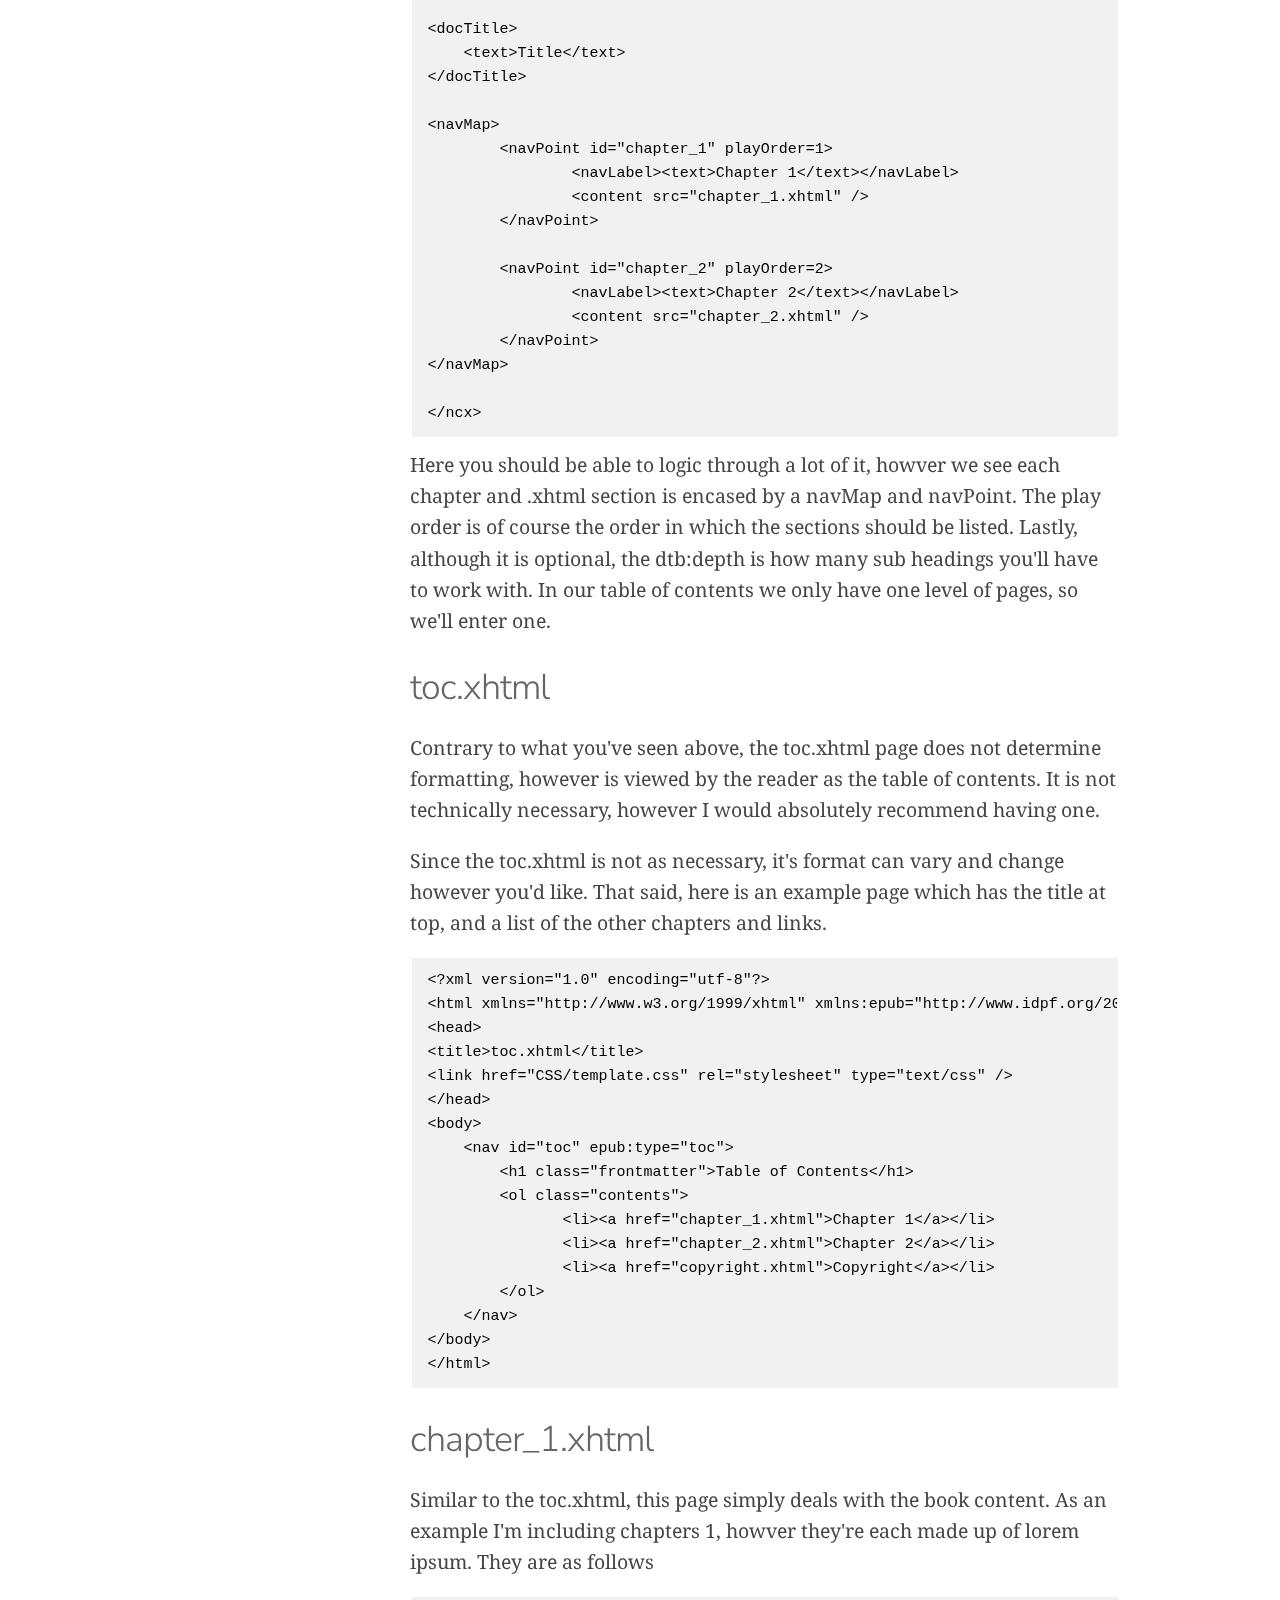
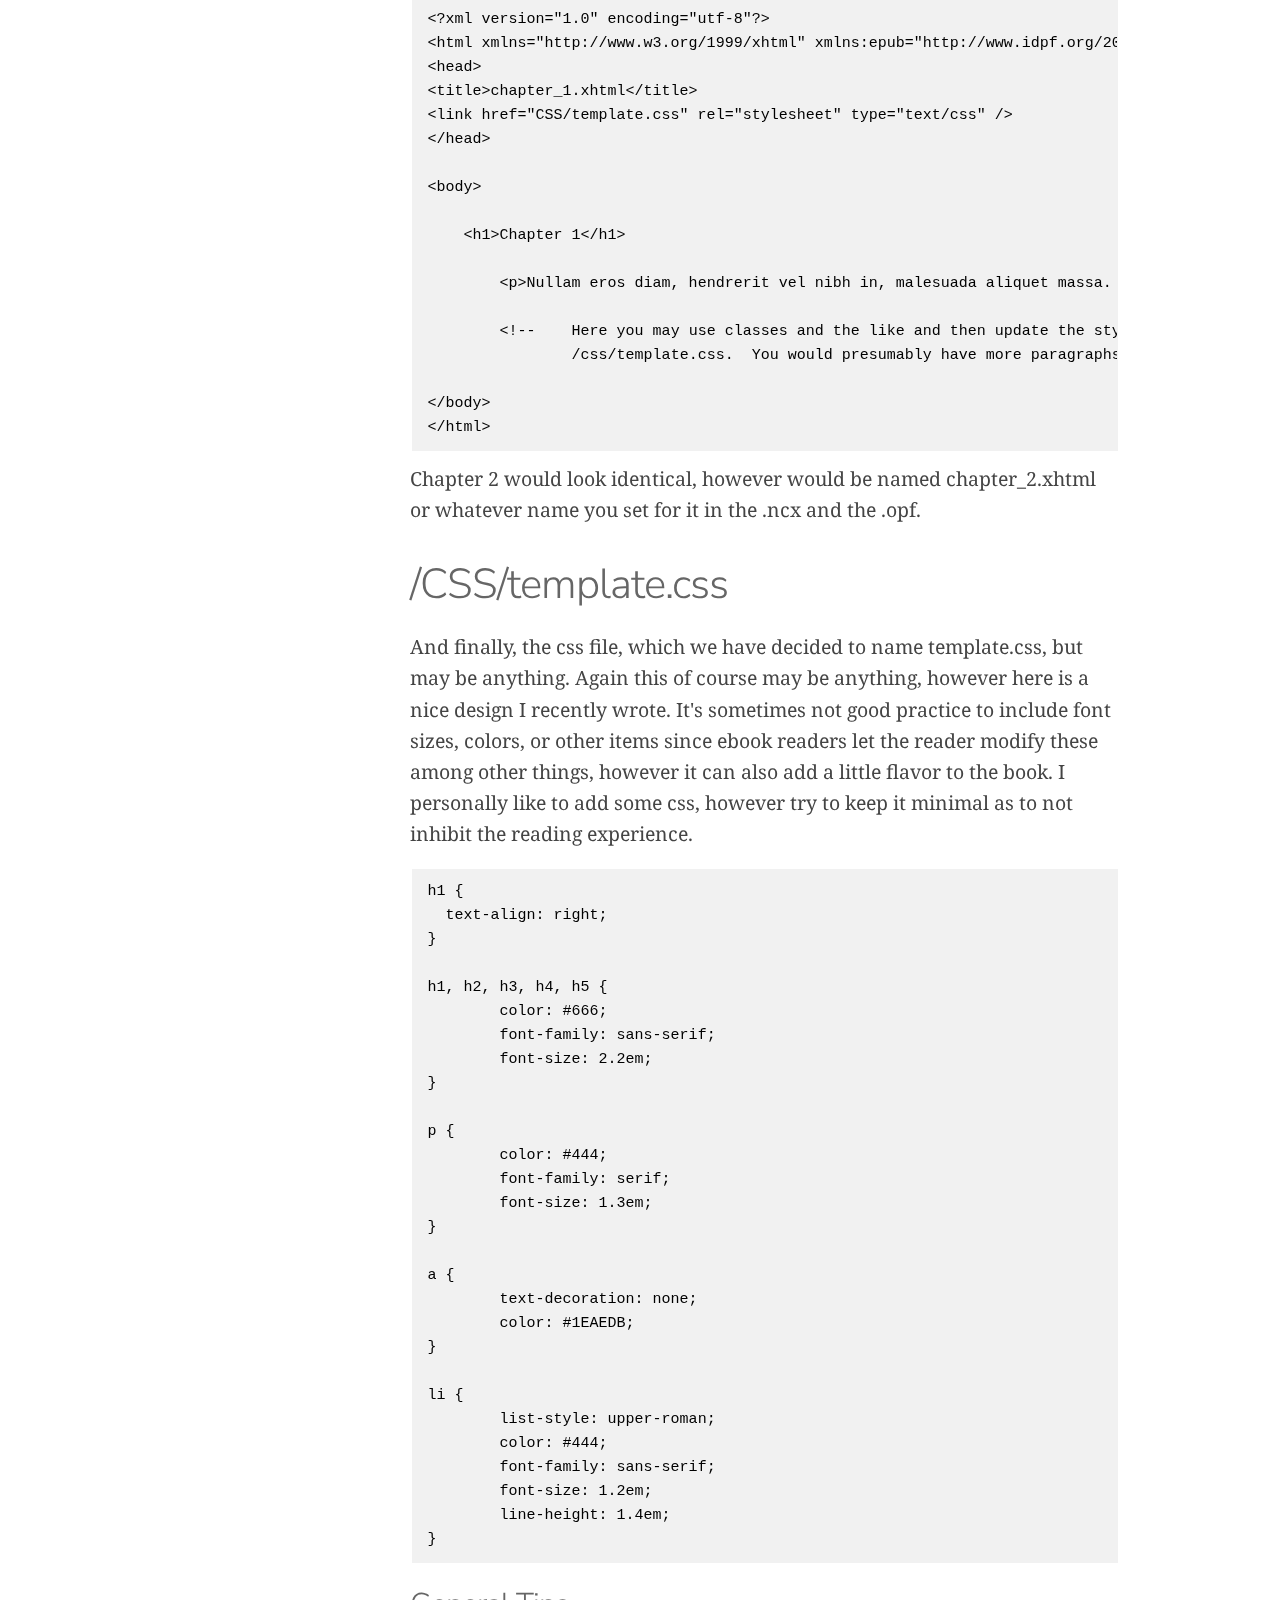
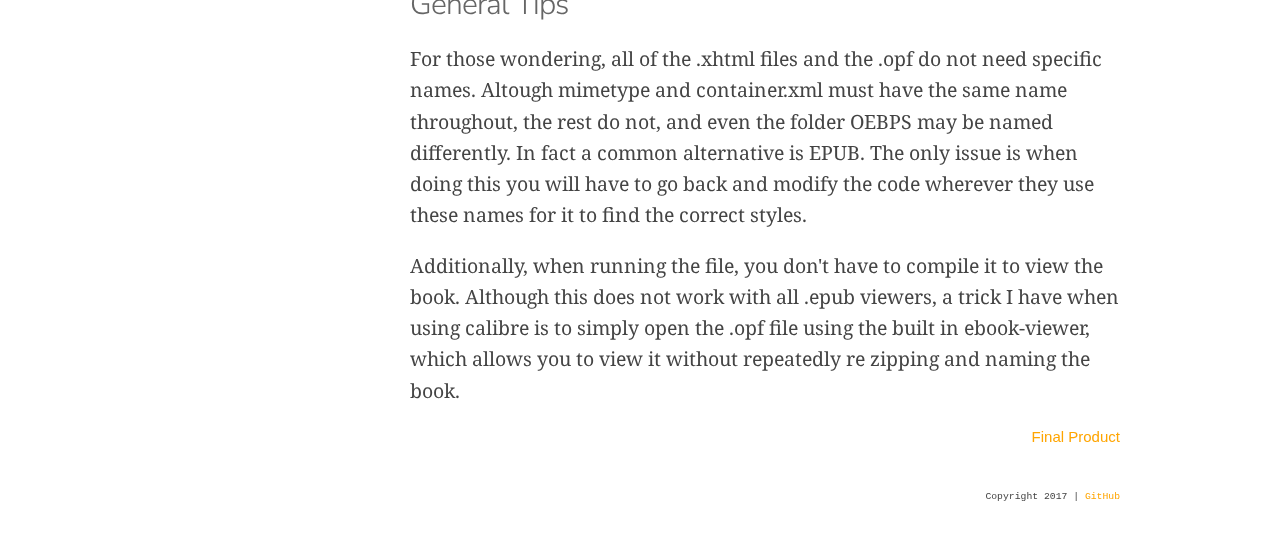
==== commit 32360ba9: "Updated copyright date and minor text fixes; removed development banner" ====
--- a/components.html
+++ b/components.html
@@ -171,7 +171,7 @@
 	&lt;p&gt;Nullam eros diam, hendrerit vel nibh in, malesuada aliquet massa. Nam blandit egestas massa, sit amet efficitur erat luctus vel. In eu leo at nibh egestas venenatis vel nec eros. Nulla bibendum sapien vel velit iaculis, in feugiat risus vestibulum. Suspendisse placerat laoreet eros, et ullamcorper est ornare eu. Praesent imperdiet lacus vel vehicula accumsan. Donec fringilla odio velit. Cras tempus est in lacus eleifend, cursus pellentesque lorem vehicula. Ut metus turpis, posuere eget imperdiet eget, bibendum in tortor. Mauris id dolor tellus. Suspendisse at nisi tellus. Duis lectus arcu, pulvinar et pretium in, tincidunt facilisis nulla. Nulla ullamcorper aliquam ullamcorper. Nunc ultricies nibh vitae urna hendrerit varius.&lt;/p&gt;
 
 	&lt;!--	Here you may use classes and the like and then update the styling in
-		/css/template.css.  You would presumably have more chapters. --&gt;
+		/css/template.css.  You would presumably have more paragraphs and chapters. --&gt;
 
 &lt;/body&gt;
 &lt;/html&gt; </code></pre>
@@ -225,7 +225,7 @@
 		
 		<div class="row">
 			<div class="twelve columns">
-				<p class="small-plug-footer">Copyright 2016 | <a href="https://github.com/Haxonek/Building-an-epub-file">GitHub</a></p>
+				<p class="small-plug-footer">Copyright 2017 | <a href="https://github.com/Haxonek/Building-an-epub-file">GitHub</a></p>
 			</div>
 		</div>
 	</div>
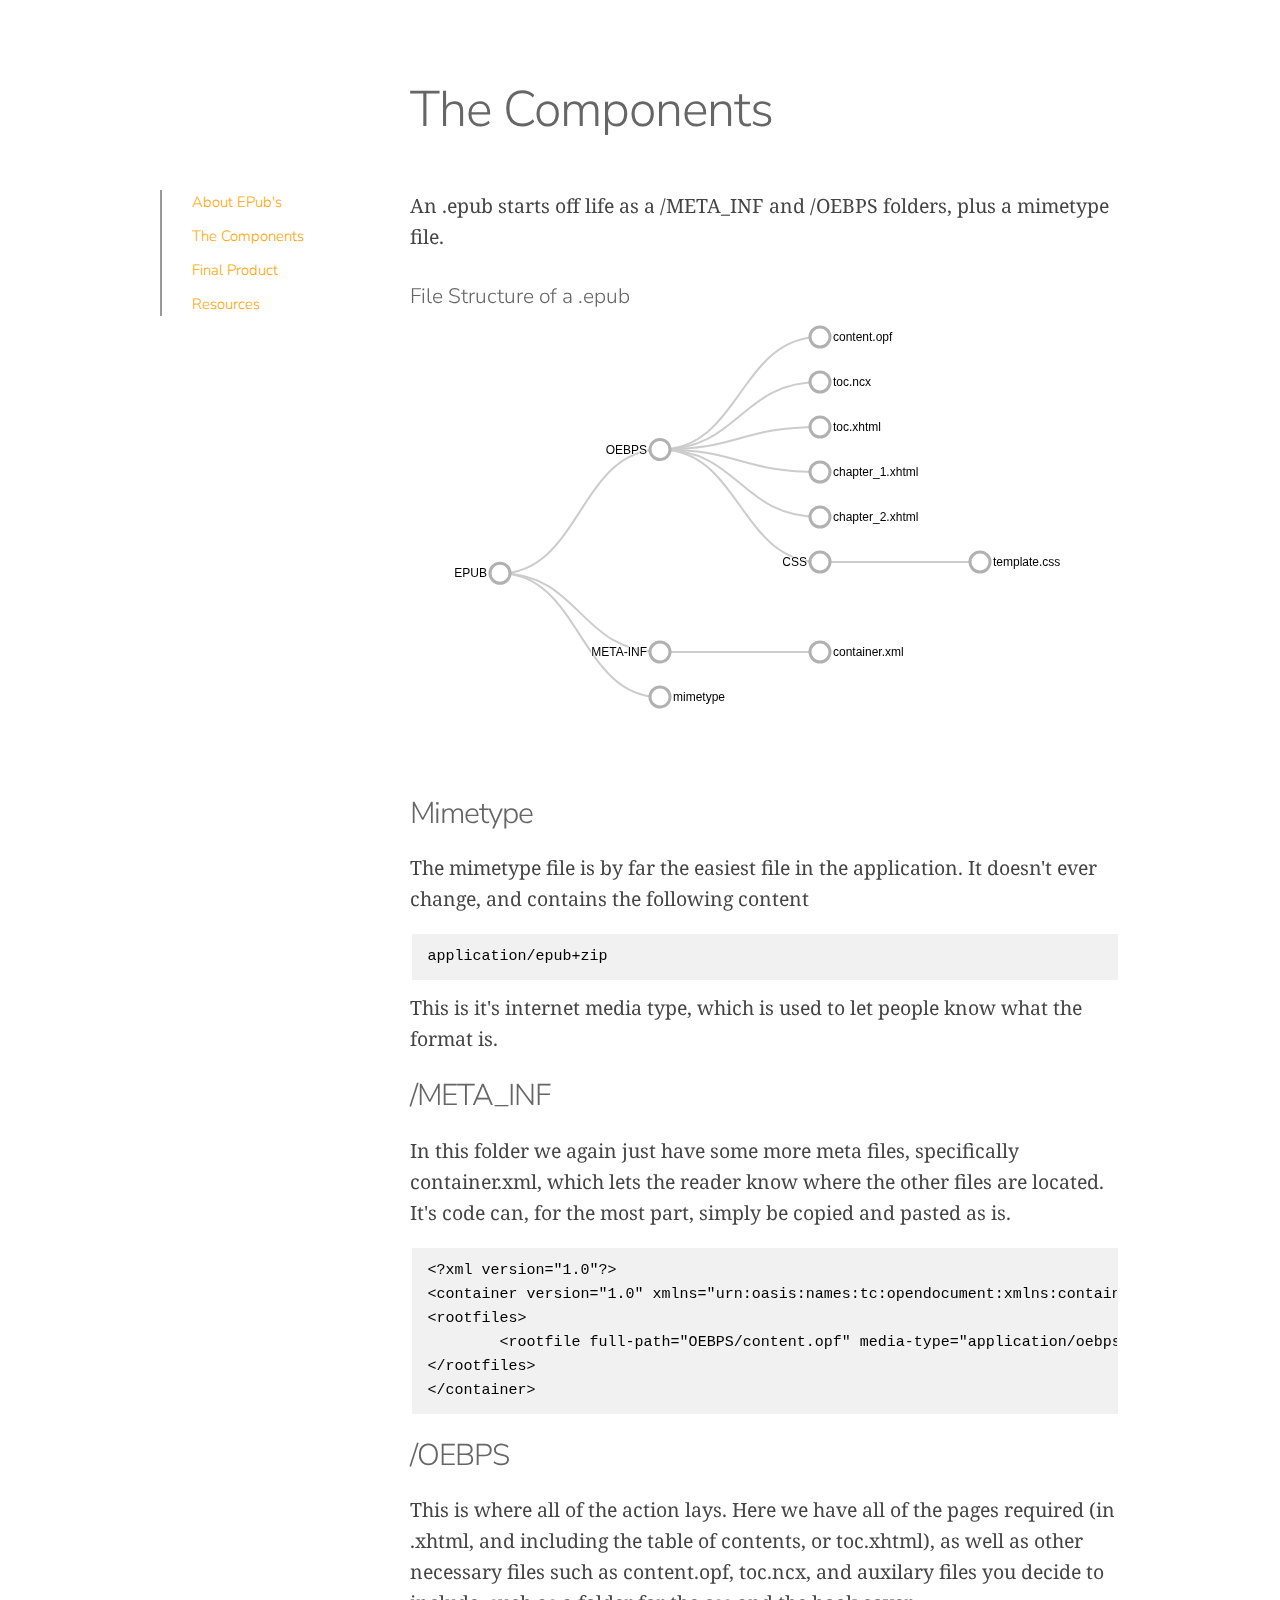
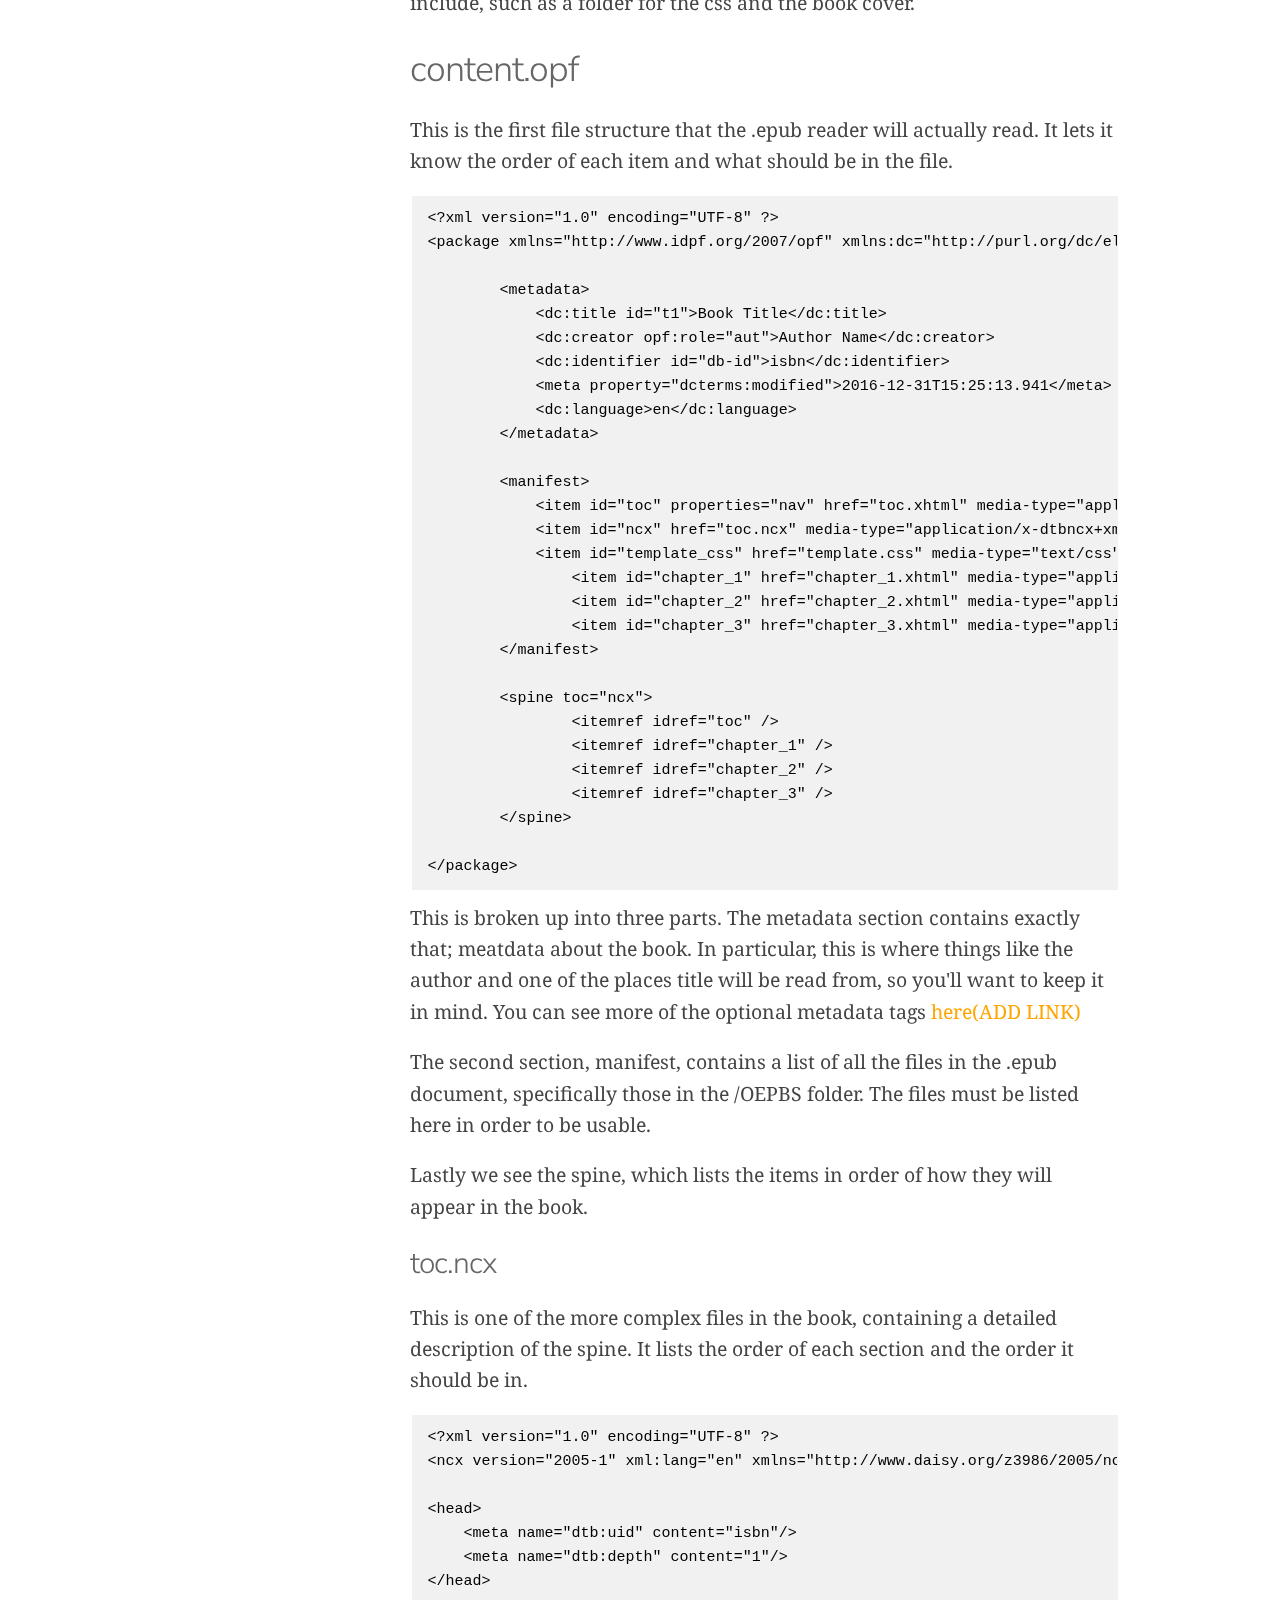
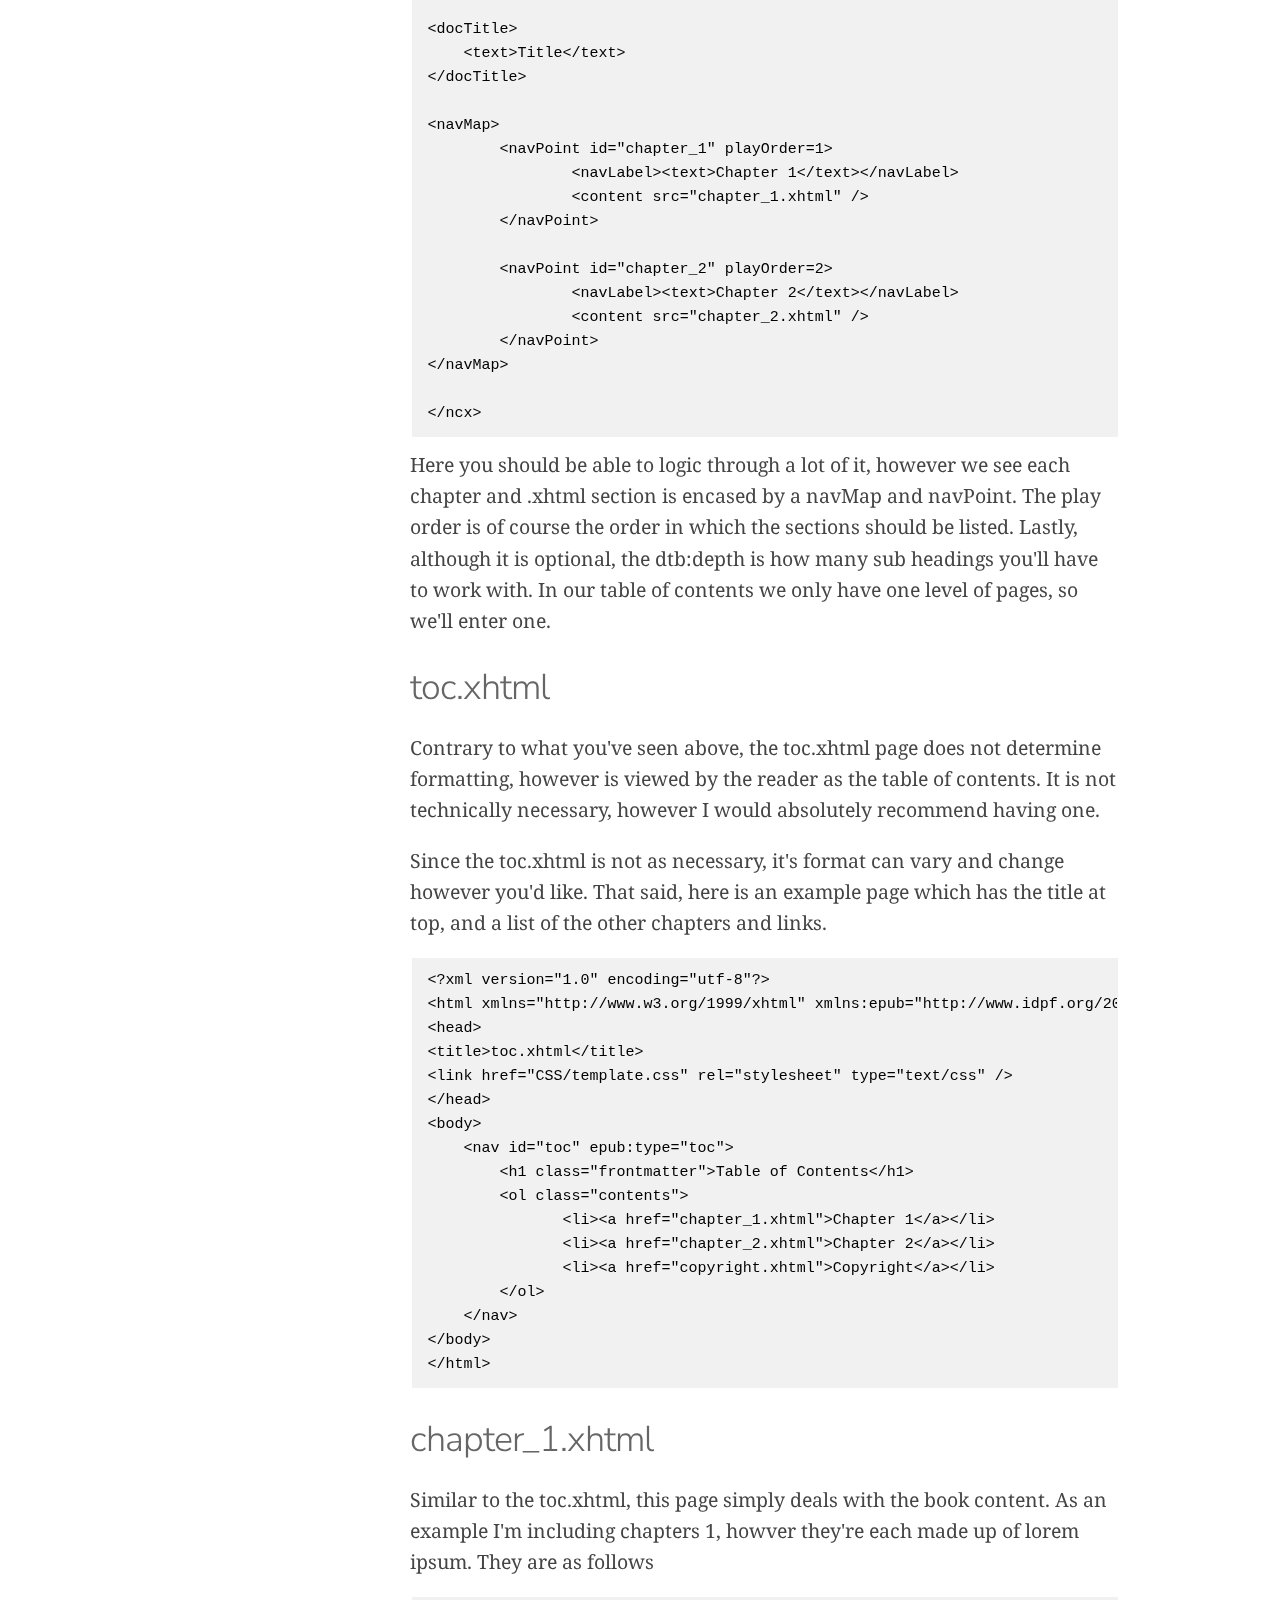
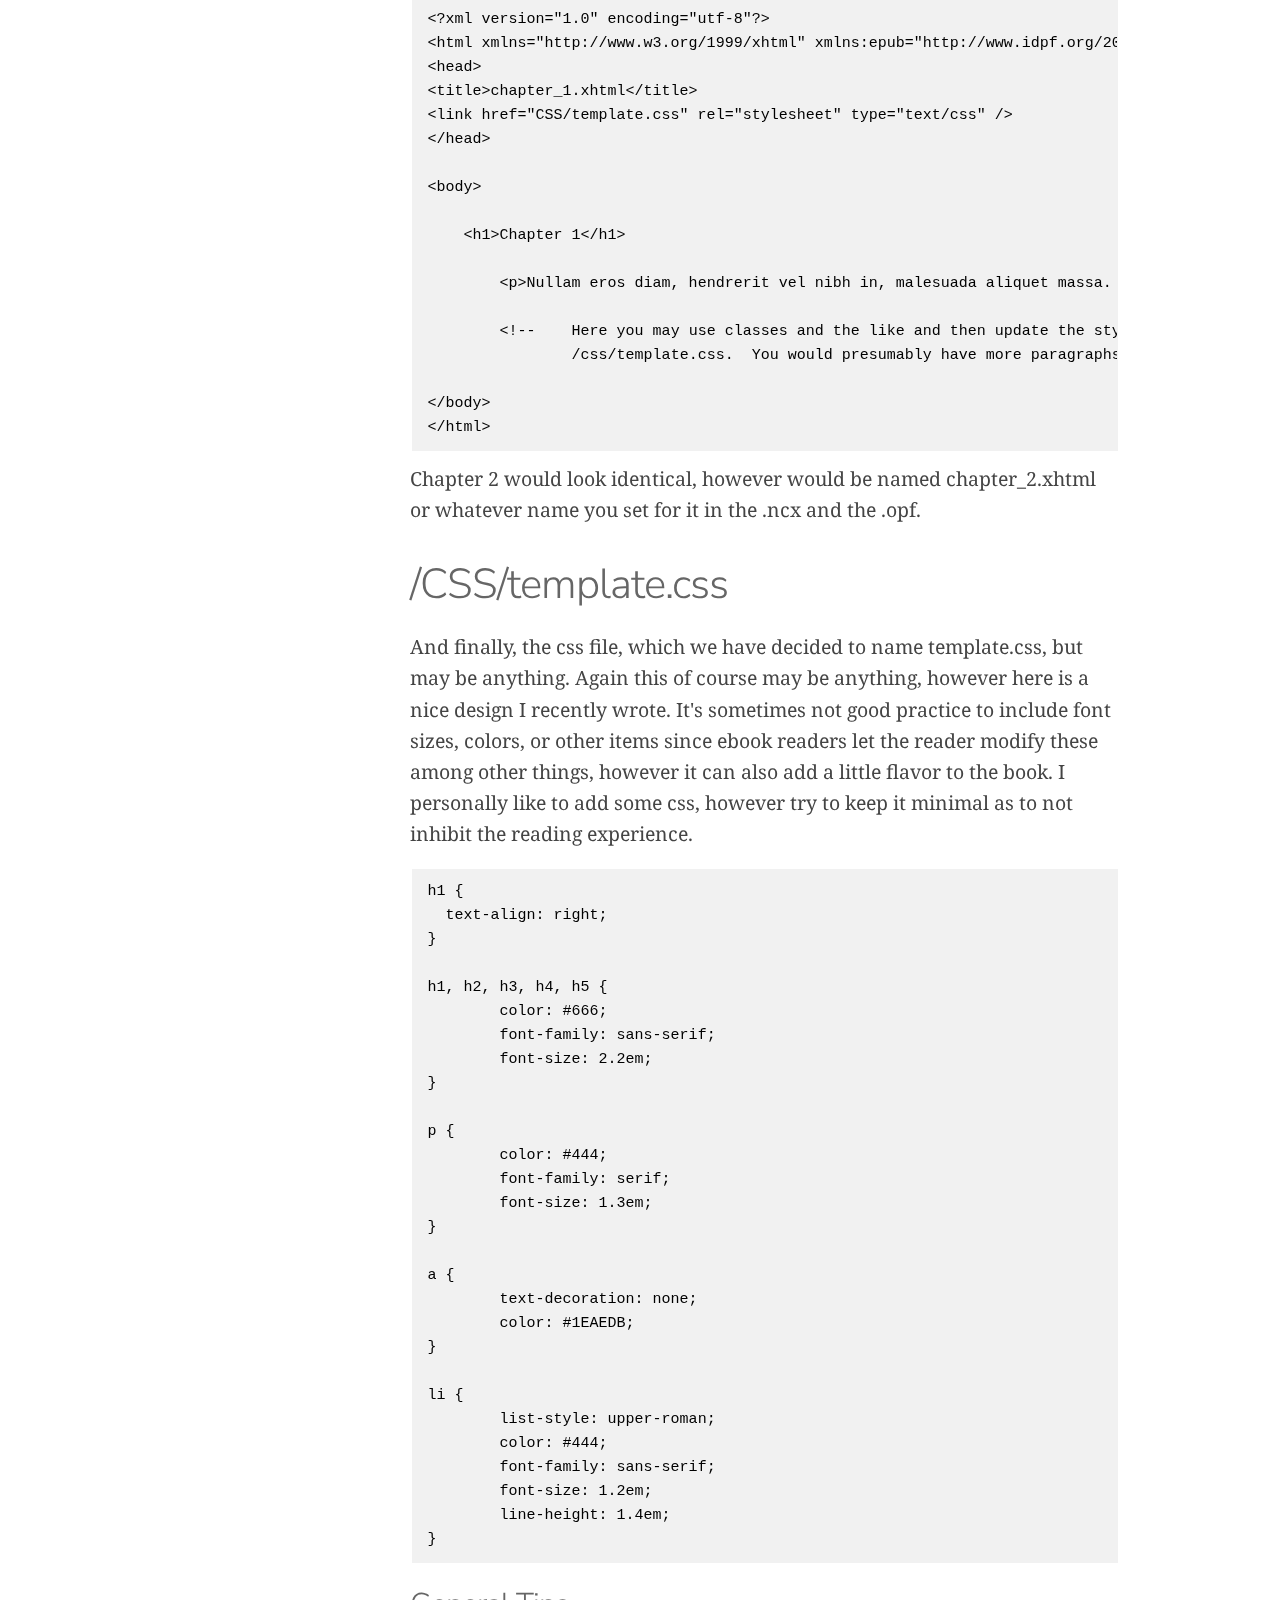
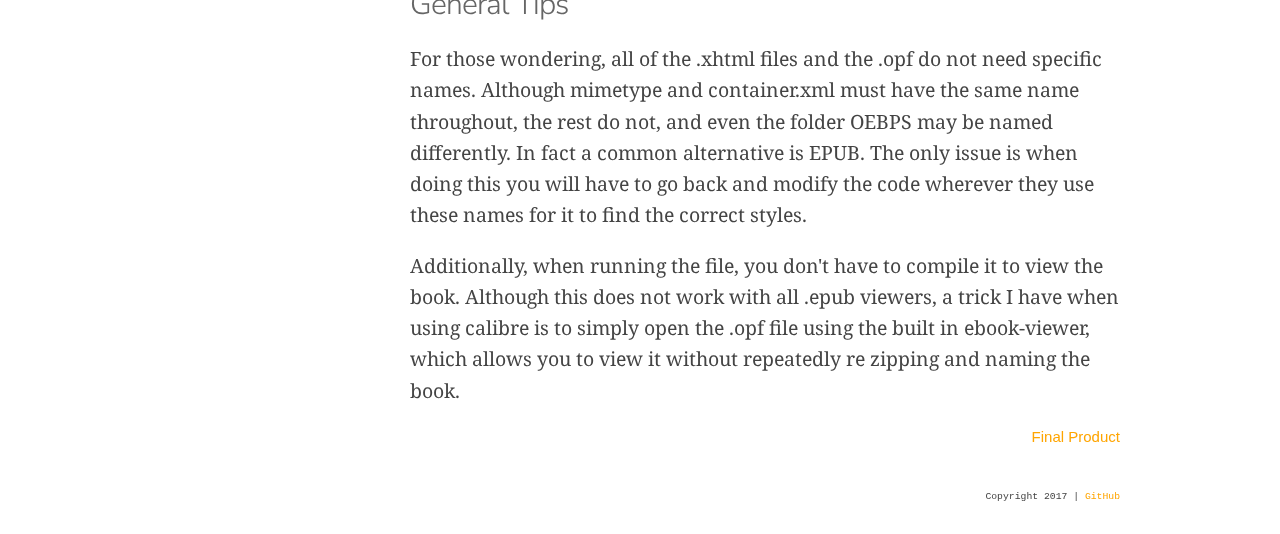
==== commit 1ba4aadb: "fixed spelling errors" ====
--- a/components.html
+++ b/components.html
@@ -3,6 +3,7 @@
 	<meta name="description" content="An easy guide on getting started with using .epub files.">
 	<meta name="author" content="Thomas Hansen">
 	<meta name="viewport" content="width=device-width, initial-scale=1">
+	<link rel="icon" type="image/png" href="images/favicon.png">
 	<title>The Components</title>
 	<link href="css/style.css" type="text/css" rel="stylesheet">
 	<link href="https://fonts.googleapis.com/css?family=Noto+Serif|Nunito+Sans:300" rel="stylesheet">
@@ -129,7 +130,7 @@
 &lt;/navMap&gt;
 
 &lt;/ncx&gt;</code></pre>
-				<p>Here you should be able to logic through a lot of it, howver we see each chapter and .xhtml section is encased by a navMap and navPoint.  The play order is of course the order in which the sections should be listed.  Lastly, although it is optional, the dtb:depth is how many sub headings you'll have to work with.  In our table of contents we only have one level of pages, so we'll enter one.</p>
+				<p>Here you should be able to logic through a lot of it, however we see each chapter and .xhtml section is encased by a navMap and navPoint.  The play order is of course the order in which the sections should be listed.  Lastly, although it is optional, the dtb:depth is how many sub headings you'll have to work with.  In our table of contents we only have one level of pages, so we'll enter one.</p>
 				
 				<h3 id="toc.xhtml">toc.xhtml</h3>
 				<p>Contrary to what you've seen above, the toc.xhtml page does not determine formatting, however is viewed by the reader as the table of contents.  It is not technically necessary, however I would absolutely recommend having one.</p>
@@ -211,7 +212,7 @@
 }</code></pre>
 				
 				<h1>General Tips</h1>
-				<p>For those wondering, all of the .xhtml files and the .opf do not need specific names.  Altough mimetype and container.xml must have the same name throughout, the rest do not, and even the folder OEBPS may be named differently.  In fact a common alternative is EPUB.  The only issue is when doing this you will have to go back and modify the code wherever they use these names for it to find the correct styles.</p>
+				<p>For those wondering, all of the .xhtml files and the .opf do not need specific names.  Although mimetype and container.xml must have the same name throughout, the rest do not, and even the folder OEBPS may be named differently.  In fact a common alternative is EPUB.  The only issue is when doing this you will have to go back and modify the code wherever they use these names for it to find the correct styles.</p>
 				
 				<p>Additionally, when running the file, you don't have to compile it to view the book.  Although this does not work with all .epub viewers, a trick I have when using calibre is to simply open the .opf file using the built in ebook-viewer, which allows you to view it without repeatedly re zipping and naming the book.</p>
 				
@@ -231,4 +232,4 @@
 	</div>
 	<script src="js/canvas.js" type="text/javascript"></script>
 </body>
-</html>+</html>
--- a/css/style.css
+++ b/css/style.css
@@ -248,6 +248,13 @@
 	margin-top: 2em;
 }
 
+/* removes extra spacing on top */
+@media (max-width: 550px) {
+	.container {
+		margin-top: 0;
+	}
+}
+
 h1, h2, h3, h4, h5 {
 	color: #666;
 	font-family: "Nunito Sans", sans-serif;
@@ -275,6 +282,13 @@
 .nav-plug {
 	padding-top: 3.1em;
 	padding-left: 2em;
+}
+
+/* removes empty top block if in mobile mode */
+@media (max-width: 550px) {
+	.nav-plug {
+		display: none;
+	}
 }
 
 .small-plug-nav {
@@ -380,8 +394,6 @@
 	d3.js
 */
 
-#canvas {}
-
 .canvas-title {
 	color: #666;
 	font-family: "Nunito Sans", sans-serif;
